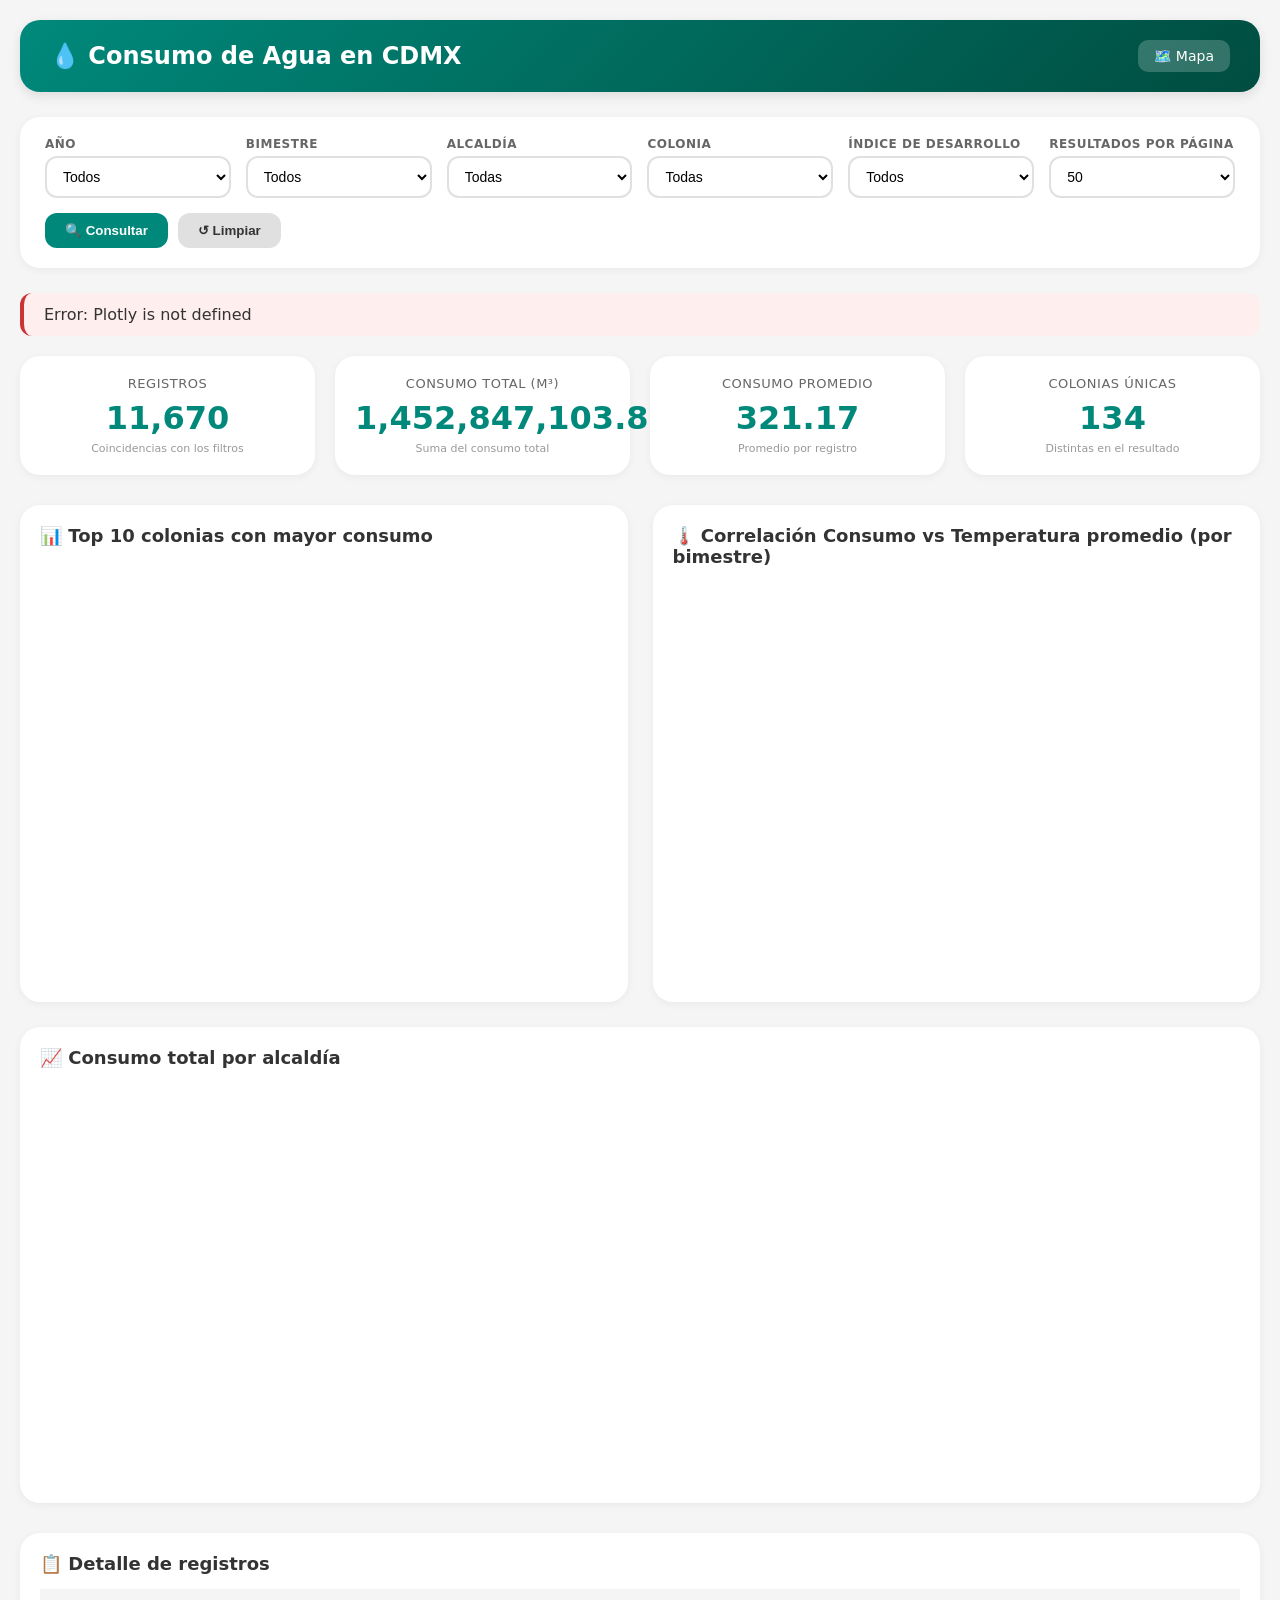
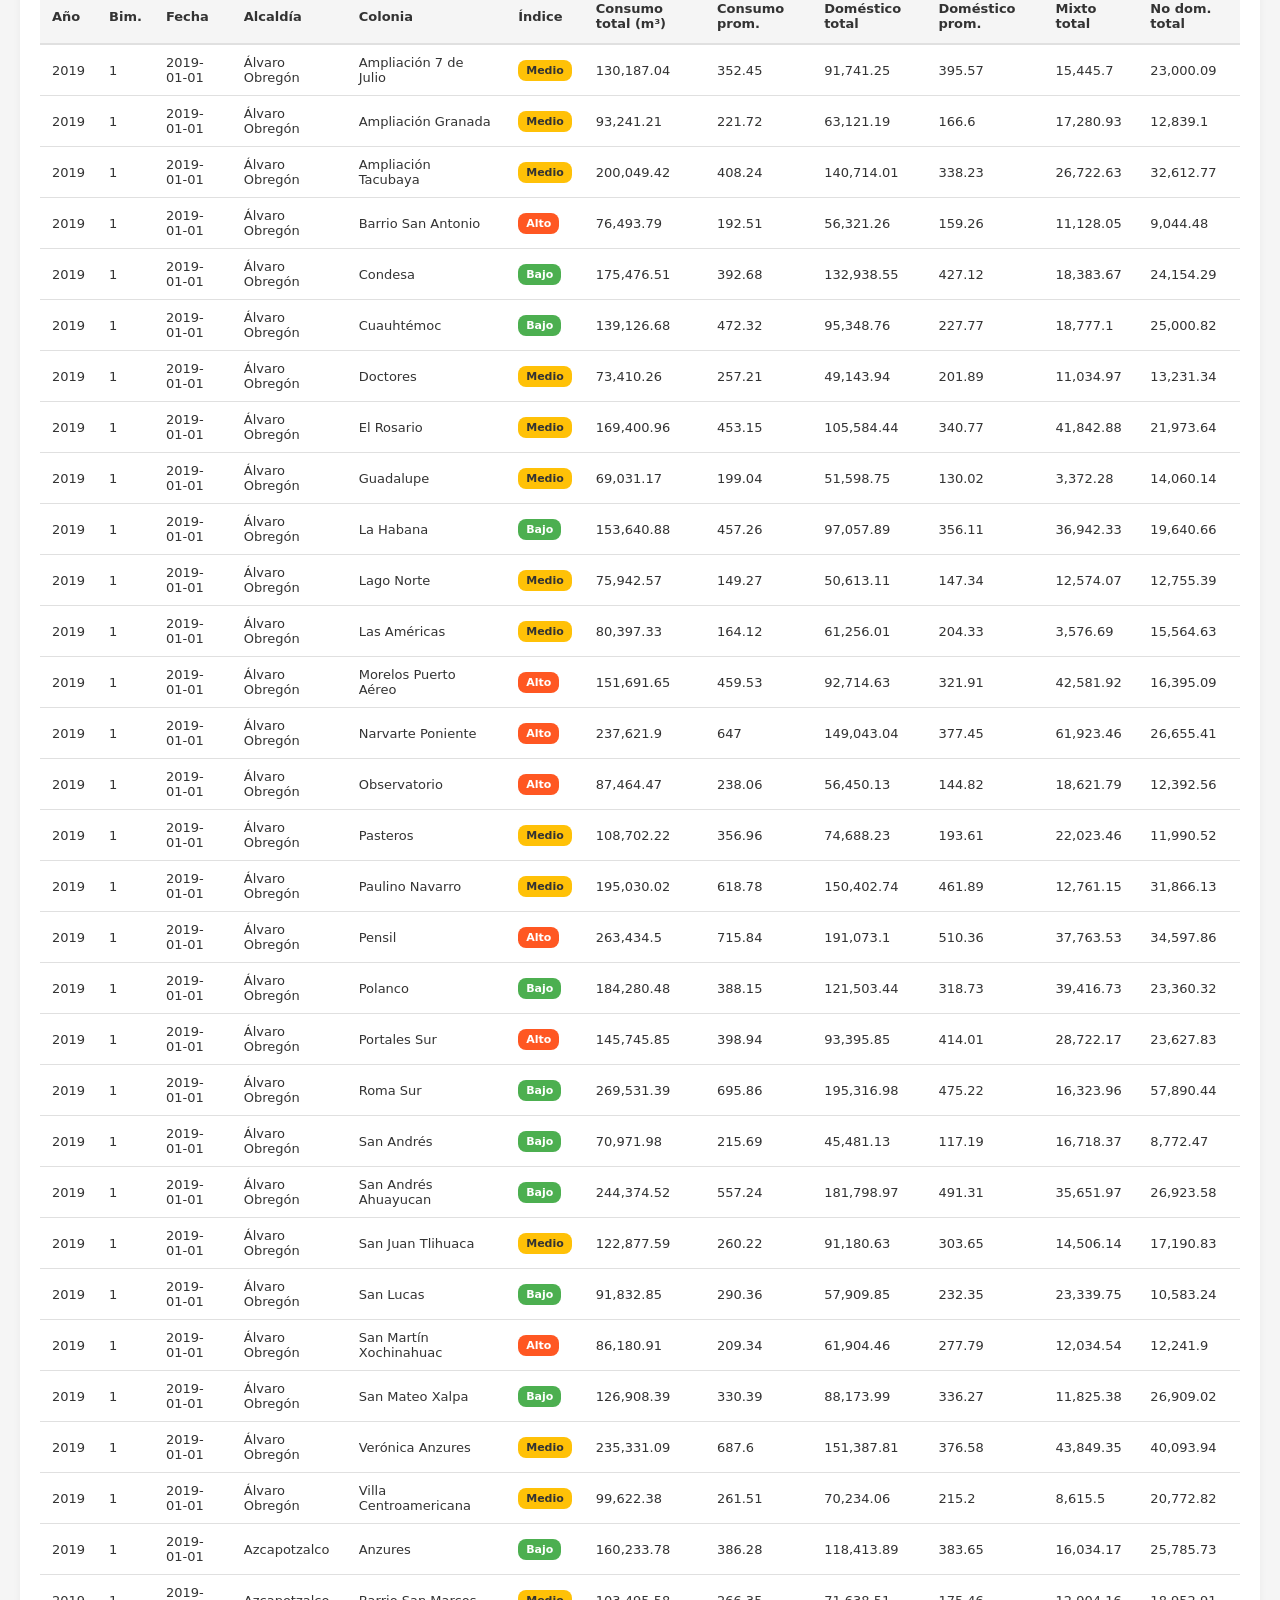
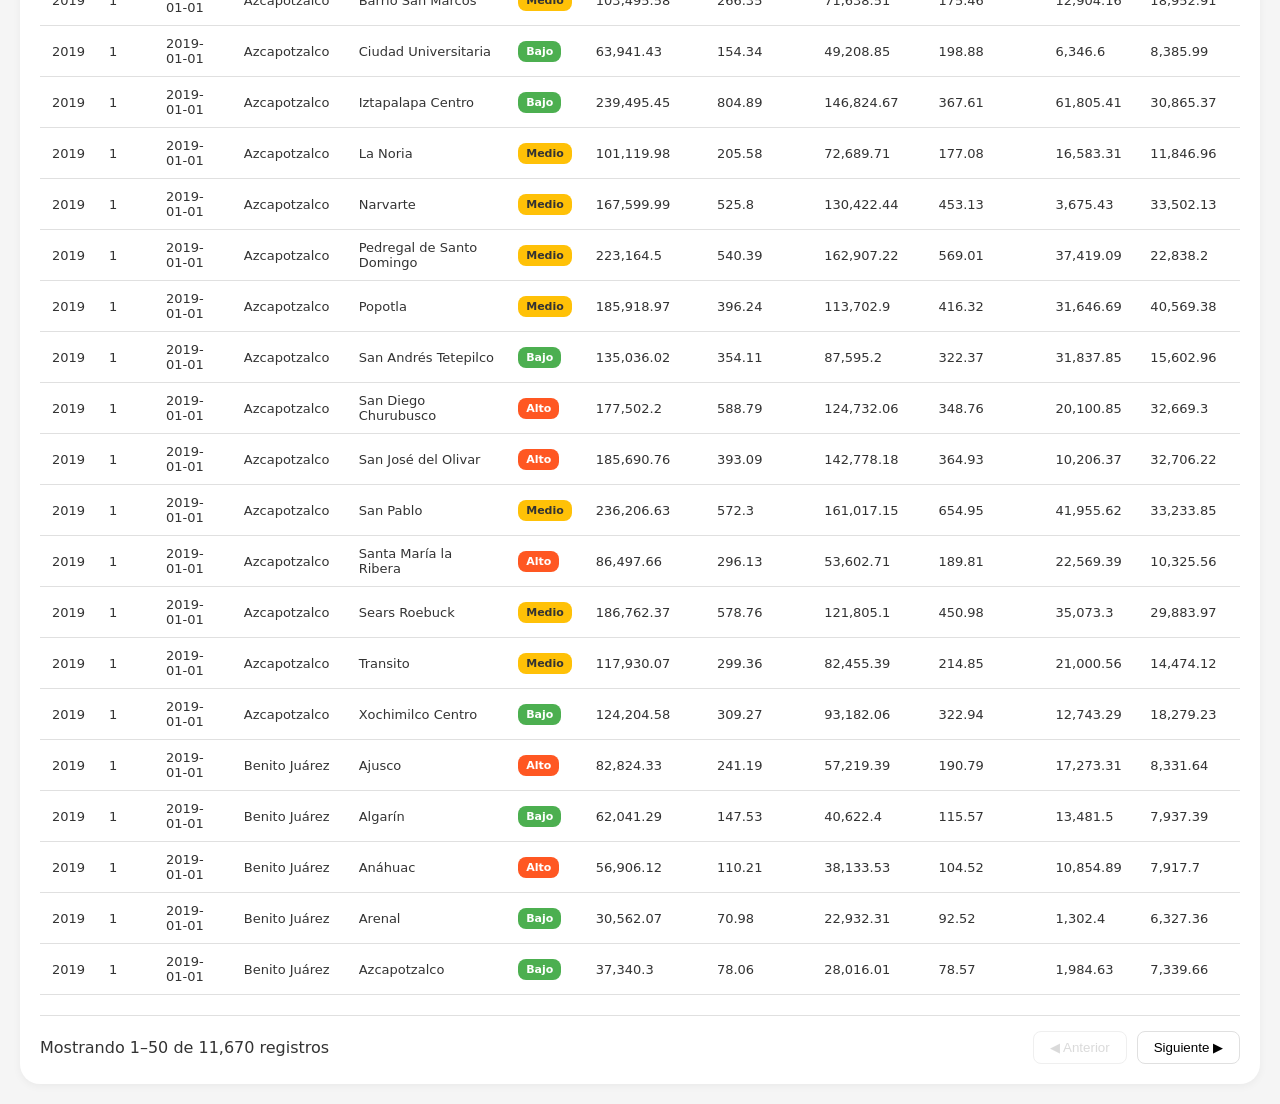
==== index.html @ cf8a2623 "Si" ====
<!DOCTYPE html>
<html lang="es">
<head>
    <meta charset="UTF-8">
    <meta name="viewport" content="width=device-width, initial-scale=1.0">
    <title>Consumo de Agua CDMX - Dashboard</title>
    <script src="https://cdn.plot.ly/plotly-3.0.1.min.js" charset="utf-8"></script>
    <style>
        * { margin: 0; padding: 0; box-sizing: border-box; }

        body {
            font-family: system-ui, -apple-system, 'Segoe UI', Roboto, sans-serif;
            background: #f5f5f5;
            color: #333;
        }

        .app-container {
            max-width: 1600px;
            margin: 0 auto;
            padding: 20px;
        }

        .header {
            background: linear-gradient(135deg, #00897b 0%, #004d40 100%);
            color: white;
            padding: 20px 30px;
            border-radius: 20px;
            margin-bottom: 25px;
            display: flex;
            justify-content: space-between;
            align-items: center;
            box-shadow: 0 4px 12px rgba(0,0,0,0.1);
        }

        .header h1 {
            font-size: 24px;
            display: flex;
            align-items: center;
            gap: 10px;
        }

        .nav { display: flex; gap: 8px; align-items: center; }

        .nav a {
            background: rgba(255,255,255,0.2);
            color: white;
            text-decoration: none;
            padding: 8px 16px;
            border-radius: 10px;
            font-size: 14px;
            transition: all 0.3s ease;
        }

        .nav a:hover { background: rgba(255,255,255,0.3); transform: translateY(-1px); }

        .filters {
            background: white;
            border-radius: 20px;
            padding: 20px 25px;
            margin-bottom: 25px;
            box-shadow: 0 2px 8px rgba(0,0,0,0.05);
            display: flex;
            flex-wrap: wrap;
            gap: 15px;
            align-items: flex-end;
        }

        .filter-group { flex: 1; min-width: 150px; }

        .filter-group label {
            display: block;
            font-size: 12px;
            font-weight: 600;
            color: #666;
            margin-bottom: 5px;
            text-transform: uppercase;
            letter-spacing: 0.5px;
        }

        .filter-group select {
            width: 100%;
            padding: 10px 12px;
            border: 2px solid #e0e0e0;
            border-radius: 12px;
            font-size: 14px;
            background: white;
            cursor: pointer;
            transition: all 0.3s ease;
        }

        .filter-group select:focus { outline: none; border-color: #00897b; }

        .actions { display: flex; gap: 10px; }

        .btn {
            padding: 10px 20px;
            border: none;
            border-radius: 12px;
            font-weight: 600;
            cursor: pointer;
            transition: all 0.3s ease;
        }

        .btn-primary { background: #00897b; color: white; }
        .btn-primary:hover { background: #00695c; transform: translateY(-1px); }
        .btn-secondary { background: #e0e0e0; color: #333; }
        .btn-secondary:hover { background: #ccc; }

        .status {
            background: #e3f2fd;
            border-left: 4px solid #1976d2;
            padding: 12px 20px;
            border-radius: 12px;
            margin-bottom: 20px;
            display: none;
        }
        .status.show { display: block; }
        .status.error { background: #fee; border-left-color: #c33; }
        .status.loading { background: #fff3e0; border-left-color: #ff9800; }

        .kpis {
            display: grid;
            grid-template-columns: repeat(auto-fit, minmax(200px, 1fr));
            gap: 20px;
            margin-bottom: 30px;
        }

        .kpi {
            background: white;
            padding: 20px;
            border-radius: 20px;
            box-shadow: 0 2px 8px rgba(0,0,0,0.05);
            text-align: center;
        }

        .kpi .label {
            font-size: 13px;
            color: #666;
            text-transform: uppercase;
            letter-spacing: 0.5px;
            margin-bottom: 8px;
        }

        .kpi .value { font-size: 32px; font-weight: 700; color: #00897b; }
        .kpi .sub { font-size: 11px; color: #999; margin-top: 5px; }

        .panels {
            display: grid;
            grid-template-columns: repeat(auto-fit, minmax(450px, 1fr));
            gap: 25px;
            margin-bottom: 30px;
        }

        .panel {
            background: white;
            border-radius: 20px;
            padding: 20px;
            box-shadow: 0 2px 8px rgba(0,0,0,0.05);
        }

        .panel h3 { margin-bottom: 15px; font-size: 18px; color: #333; }
        .chart { min-height: 400px; }

        .data-section {
            background: white;
            border-radius: 20px;
            padding: 20px;
            box-shadow: 0 2px 8px rgba(0,0,0,0.05);
        }

        .data-section h3 { margin-bottom: 15px; font-size: 18px; }

        .table-wrap { overflow-x: auto; margin-bottom: 20px; }

        table { width: 100%; border-collapse: collapse; font-size: 13px; }

        th {
            background: #f5f5f5;
            padding: 12px;
            text-align: left;
            font-weight: 600;
            border-bottom: 2px solid #e0e0e0;
        }

        td { padding: 10px 12px; border-bottom: 1px solid #e0e0e0; }

        .badge {
            display: inline-block;
            padding: 4px 8px;
            border-radius: 8px;
            font-size: 11px;
            font-weight: 600;
        }

        .badge-Alto { background: #ff5722; color: white; }
        .badge-Medio { background: #ffc107; color: #333; }
        .badge-Bajo { background: #4caf50; color: white; }

        .pagination {
            display: flex;
            justify-content: space-between;
            align-items: center;
            padding-top: 15px;
            border-top: 1px solid #e0e0e0;
        }

        .pages { display: flex; gap: 10px; }

        .pages button {
            padding: 8px 16px;
            border: 1px solid #e0e0e0;
            background: white;
            border-radius: 8px;
            cursor: pointer;
            transition: all 0.3s ease;
        }

        .pages button:hover:not(:disabled) {
            background: #00897b;
            color: white;
            border-color: #00897b;
        }

        .pages button:disabled { opacity: 0.5; cursor: not-allowed; }

        @media (max-width: 768px) {
            .app-container { padding: 10px; }
            .filters { flex-direction: column; }
            .filter-group { width: 100%; }
            .panels { grid-template-columns: 1fr; }
            .header { flex-direction: column; gap: 10px; }
        }
    </style>
</head>
<body>
    <div class="app-container">
        <div class="header">
            <h1>💧 Consumo de Agua en CDMX</h1>
            <nav class="nav">
                <a href="mapa.html">🗺️ Mapa</a>
            </nav>
        </div>

        <div class="filters">
            <div class="filter-group">
                <label for="fAnio">Año</label>
                <select id="fAnio"><option value="">Todos</option></select>
            </div>
            <div class="filter-group">
                <label for="fBimestre">Bimestre</label>
                <select id="fBimestre"><option value="">Todos</option></select>
            </div>
            <div class="filter-group">
                <label for="fAlcaldia">Alcaldía</label>
                <select id="fAlcaldia"><option value="">Todas</option></select>
            </div>
            <div class="filter-group">
                <label for="fColonia">Colonia</label>
                <select id="fColonia"><option value="">Todas</option></select>
            </div>
            <div class="filter-group">
                <label for="fIndice">Índice de desarrollo</label>
                <select id="fIndice"><option value="">Todos</option></select>
            </div>
            <div class="filter-group">
                <label for="fLimit">Resultados por página</label>
                <select id="fLimit">
                    <option>25</option>
                    <option selected>50</option>
                    <option>100</option>
                    <option>250</option>
                </select>
            </div>
            <div class="actions">
                <button class="btn btn-primary" onclick="cargarDatos()">🔍 Consultar</button>
                <button class="btn btn-secondary" onclick="limpiarFiltros()">↺ Limpiar</button>
            </div>
        </div>

        <div id="status" class="status"></div>

        <div class="kpis">
            <div class="kpi">
                <div class="label">Registros</div>
                <div class="value" id="kpiRegistros">—</div>
                <div class="sub">Coincidencias con los filtros</div>
            </div>
            <div class="kpi">
                <div class="label">Consumo total (m³)</div>
                <div class="value" id="kpiTotal">—</div>
                <div class="sub">Suma del consumo total</div>
            </div>
            <div class="kpi">
                <div class="label">Consumo promedio</div>
                <div class="value" id="kpiPromedio">—</div>
                <div class="sub">Promedio por registro</div>
            </div>
            <div class="kpi">
                <div class="label">Colonias únicas</div>
                <div class="value" id="kpiColonias">—</div>
                <div class="sub">Distintas en el resultado</div>
            </div>
        </div>

        <div class="panels">
            <div class="panel">
                <h3>📊 Top 10 colonias con mayor consumo</h3>
                <div id="chartTop" class="chart"></div>
            </div>
            <div class="panel">
                <h3>🌡️ Correlación Consumo vs Temperatura promedio (por bimestre)</h3>
                <div id="chartCorr" class="chart"></div>
            </div>
            <div class="panel" style="grid-column: 1 / -1;">
                <h3>📈 Consumo total por alcaldía</h3>
                <div id="chartAlcaldia" class="chart"></div>
            </div>
        </div>

        <div class="data-section">
            <h3>📋 Detalle de registros</h3>
            <div class="table-wrap">
                <table id="tabla">
                    <thead>
                        <tr>
                            <th>Año</th><th>Bim.</th><th>Fecha</th>
                            <th>Alcaldía</th><th>Colonia</th><th>Índice</th>
                            <th>Consumo total (m³)</th><th>Consumo prom.</th>
                            <th>Doméstico total</th><th>Doméstico prom.</th>
                            <th>Mixto total</th><th>No dom. total</th>
                        </tr>
                    </thead>
                    <tbody id="tablaBody"></tbody>
                </table>
            </div>
            <div class="pagination">
                <span id="pagInfo">—</span>
                <div class="pages">
                    <button id="btnPrev" onclick="cambiarPagina(-1)">◀ Anterior</button>
                    <button id="btnNext" onclick="cambiarPagina(1)">Siguiente ▶</button>
                </div>
            </div>
        </div>
    </div>

    <script>
        const DATOS_URL = "consumo.json";
        const fmt = n => n == null ? '—' : Number(n).toLocaleString('es-MX', { maximumFractionDigits: 2 });
        const fmtInt = n => n == null ? '—' : Number(n).toLocaleString('es-MX');

        let dataset = null;
        let filtradoCache = [];
        let paginaActual = 0;
        let totalRegistros = 0;

        function setStatus(msg, tipo) {
            const el = document.getElementById('status');
            el.textContent = msg;
            el.className = 'status show ' + tipo;
        }

        function hideStatus() {
            document.getElementById('status').className = 'status';
        }

        function norm(s) {
            return (s == null ? '' : String(s)).trim().toLowerCase()
                .normalize('NFD').replace(/[\u0300-\u036f]/g, '');
        }

        function cargarCatalogos() {
            const selAnio = document.getElementById('fAnio');
            dataset.anios.forEach(v => selAnio.add(new Option(v, v)));

            const selBim = document.getElementById('fBimestre');
            dataset.bimestres.forEach(v => selBim.add(new Option('Bimestre ' + v, v)));

            const selAlc = document.getElementById('fAlcaldia');
            dataset.alcaldias.forEach(v => selAlc.add(new Option(v, v)));

            const selInd = document.getElementById('fIndice');
            dataset.indices.forEach(v => selInd.add(new Option(v, v)));
        }

        function coloniasPara(alcaldia) {
            if (!alcaldia) return [];
            const lista = dataset.colonias_por_alcaldia[alcaldia] || [];
            return lista.slice().sort();
        }

        document.getElementById('fAlcaldia').addEventListener('change', (e) => {
            const sel = document.getElementById('fColonia');
            sel.innerHTML = '<option value="">Todas</option>';
            coloniasPara(e.target.value).forEach(v => sel.add(new Option(v, v)));
        });

        function aplicarFiltros() {
            const vAnio = document.getElementById('fAnio').value;
            const vBim = document.getElementById('fBimestre').value;
            const vAlc = document.getElementById('fAlcaldia').value;
            const vCol = document.getElementById('fColonia').value;
            const vInd = document.getElementById('fIndice').value;

            return dataset.consumo_colonia.filter(r => {
                if (vAnio && String(r.anio) !== String(vAnio)) return false;
                if (vBim && String(r.bimestre) !== String(vBim)) return false;
                if (vAlc && r.alcaldia !== vAlc) return false;
                if (vCol && r.colonia !== vCol) return false;
                if (vInd && r.indice_des !== vInd) return false;
                return true;
            });
        }

        function cargarDatos() {
            setStatus('Cargando datos...', 'loading');
            try {
                filtradoCache = aplicarFiltros();
                totalRegistros = filtradoCache.length;
                const lim = parseInt(document.getElementById('fLimit').value);
                const desde = totalRegistros === 0 ? 0 : paginaActual * lim + 1;
                const hasta = Math.min((paginaActual + 1) * lim, totalRegistros);

                document.getElementById('pagInfo').textContent =
                    totalRegistros === 0
                        ? 'Sin resultados'
                        : `Mostrando ${desde}–${hasta} de ${fmtInt(totalRegistros)} registros`;
                document.getElementById('btnPrev').disabled = paginaActual === 0;
                document.getElementById('btnNext').disabled = hasta >= totalRegistros;

                const tot = filtradoCache.reduce((acc, r) => acc + (r.consumo_total || 0), 0);
                const prom = filtradoCache.length
                    ? filtradoCache.reduce((acc, r) => acc + (r.consumo_prom || 0), 0) / filtradoCache.length
                    : 0;
                const colonias = new Set(filtradoCache.map(r => r.colonia).filter(Boolean));

                document.getElementById('kpiRegistros').textContent = fmtInt(totalRegistros);
                document.getElementById('kpiTotal').textContent = fmt(tot);
                document.getElementById('kpiPromedio').textContent = fmt(prom);
                document.getElementById('kpiColonias').textContent = fmtInt(colonias.size);

                const slice = filtradoCache.slice(paginaActual * lim, (paginaActual + 1) * lim);
                const tbody = document.getElementById('tablaBody');
                tbody.innerHTML = slice.map(r => `
                    <tr>
                        <td>${r.anio}</td>
                        <td>${r.bimestre}</td>
                        <td>${r.fecha || '—'}</td>
                        <td>${r.alcaldia || '—'}</td>
                        <td>${r.colonia || '—'}</td>
                        <td><span class="badge badge-${r.indice_des}">${r.indice_des || '—'}</span></td>
                        <td>${fmt(r.consumo_total)}</td>
                        <td>${fmt(r.consumo_prom)}</td>
                        <td>${fmt(r.consumo_total_dom)}</td>
                        <td>${fmt(r.consumo_prom_dom)}</td>
                        <td>${fmt(r.consumo_total_mixto)}</td>
                        <td>${fmt(r.consumo_total_no_dom)}</td>
                    </tr>
                `).join('') || '<tr><td colspan="12" style="text-align:center; padding:20px;">Sin resultados</td></tr>';

                graficarTop(filtradoCache);
                graficarCorrelacion(filtradoCache);
                graficarAlcaldia(filtradoCache);

                hideStatus();
            } catch (e) {
                setStatus('Error: ' + e.message, 'error');
            }
        }

        function graficarTop(rows) {
            const agg = new Map();
            rows.forEach(r => {
                const k = r.colonia + '||' + r.alcaldia;
                agg.set(k, (agg.get(k) || 0) + (r.consumo_total || 0));
            });
            const arr = [...agg.entries()]
                .map(([k, v]) => {
                    const [colonia, alcaldia] = k.split('||');
                    return { colonia, alcaldia, total: v };
                })
                .sort((a, b) => b.total - a.total)
                .slice(0, 10);

            if (!arr.length) {
                Plotly.purge('chartTop');
                return;
            }
            const labels = arr.map(r => r.colonia + ' (' + r.alcaldia + ')');
            const values = arr.map(r => r.total);
            Plotly.newPlot('chartTop', [{
                type: 'bar',
                orientation: 'h',
                x: values.reverse(),
                y: labels.reverse(),
                marker: { color: '#00897b' },
                hovertemplate: '<b>%{y}</b><br>Consumo total: %{x:,.2f} m³<extra></extra>',
            }], {
                margin: { l: 220, r: 20, t: 10, b: 40 },
                xaxis: { title: 'm³' },
                yaxis: { automargin: true },
            }, { displayModeBar: false, responsive: true });
        }

        function graficarCorrelacion(rows) {
            const vAnio = document.getElementById('fAnio').value;
            const corr = dataset.correlacion.filter(r => !vAnio || String(r.anio) === String(vAnio));
            const consumosPorPeriodo = new Map();
            rows.forEach(r => {
                const k = r.anio + '-' + r.bimestre;
                consumosPorPeriodo.set(k, (consumosPorPeriodo.get(k) || 0) + (r.consumo_total || 0));
            });
            const data = corr.map(c => ({
                ...c,
                total_agua: consumosPorPeriodo.get(c.anio + '-' + c.bimestre) ?? c.total_agua,
            }));
            if (!data.length) {
                Plotly.purge('chartCorr');
                return;
            }
            Plotly.newPlot('chartCorr', [{
                x: data.map(r => r.temp_promedio),
                y: data.map(r => r.total_agua),
                text: data.map(r => 'Bim ' + r.bimestre + ' / ' + r.anio),
                customdata: data.map(r => [r.total_lluvia, r.dias_ola_calor, r.dias_frio]),
                mode: 'markers+text',
                textposition: 'top center',
                marker: {
                    size: data.map(r => Math.max((r.total_lluvia || 0) / 5, 8)),
                    sizemode: 'area',
                    sizeref: 0.3,
                    color: data.map(r => r.temp_promedio),
                    colorscale: 'Teal',
                    showscale: true,
                    colorbar: { title: 'Temp °C' },
                },
                hovertemplate:
                    '<b>%{text}</b>' +
                    '<br>🌡️ Temp prom: %{x:.1f} °C' +
                    '<br>💧 Consumo: %{y:,.0f} m³' +
                    '<br>🌧️ Lluvia: %{customdata[0]:,.1f} mm' +
                    '<br>🔥 Días ola de calor: %{customdata[1]}' +
                    '<br>❄️ Días fríos: %{customdata[2]}' +
                    '<extra></extra>',
            }], {
                xaxis: { title: 'Temperatura promedio (°C)' },
                yaxis: { title: 'Consumo total (m³)' },
                margin: { t: 20, b: 50, l: 60, r: 20 },
            }, { displayModeBar: false, responsive: true });
        }

        function graficarAlcaldia(rows) {
            const porAlcaldia = {};
            rows.forEach(r => {
                if (!r.alcaldia) return;
                porAlcaldia[r.alcaldia] = (porAlcaldia[r.alcaldia] || 0) + (r.consumo_total || 0);
            });
            const entries = Object.entries(porAlcaldia).sort((a, b) => b[1] - a[1]);
            if (!entries.length) {
                Plotly.purge('chartAlcaldia');
                return;
            }
            Plotly.newPlot('chartAlcaldia', [{
                type: 'bar',
                x: entries.map(e => e[0]),
                y: entries.map(e => e[1]),
                marker: { color: entries.map((_, i) => `hsl(${170 + i * 8}, 60%, 45%)`) },
                hovertemplate: '<b>%{x}</b><br>%{y:,.2f} m³<extra></extra>',
            }], {
                xaxis: { tickangle: -30, automargin: true },
                yaxis: { title: 'Consumo total (m³)' },
                margin: { t: 20, b: 90, l: 70, r: 20 },
            }, { displayModeBar: false, responsive: true });
        }

        function cambiarPagina(delta) {
            paginaActual = Math.max(0, paginaActual + delta);
            cargarDatos();
        }

        function limpiarFiltros() {
            ['fAnio', 'fBimestre', 'fAlcaldia', 'fIndice'].forEach(id => document.getElementById(id).value = '');
            document.getElementById('fColonia').innerHTML = '<option value="">Todas</option>';
            paginaActual = 0;
            cargarDatos();
        }

        async function inicializar() {
            setStatus('Cargando dataset estático...', 'loading');
            try {
                const r = await fetch(DATOS_URL);
                if (!r.ok) throw new Error(`HTTP ${r.status}`);
                dataset = await r.json();
                cargarCatalogos();
                cargarDatos();
            } catch (e) {
                setStatus(`No se pudo cargar ${DATOS_URL} (${e.message}).`, 'error');
            }
        }

        inicializar();
    </script>
</body>
</html>
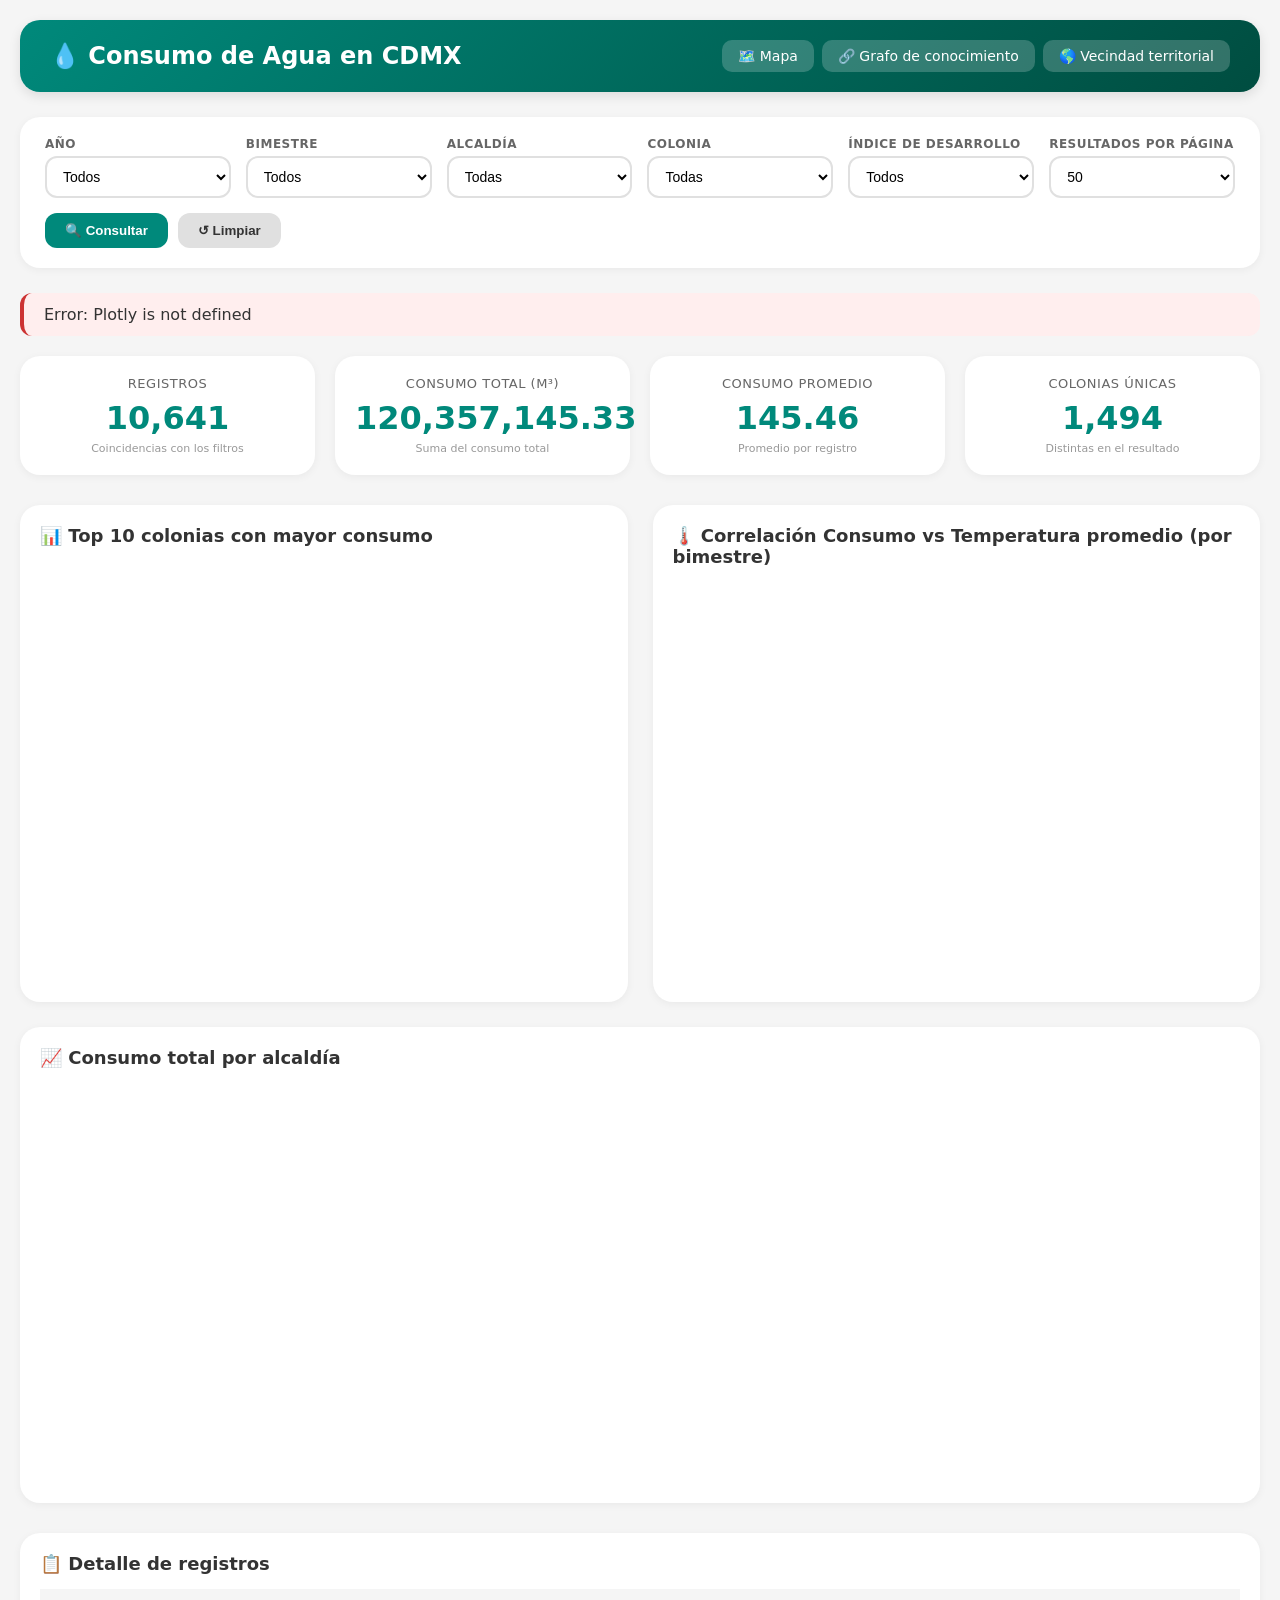
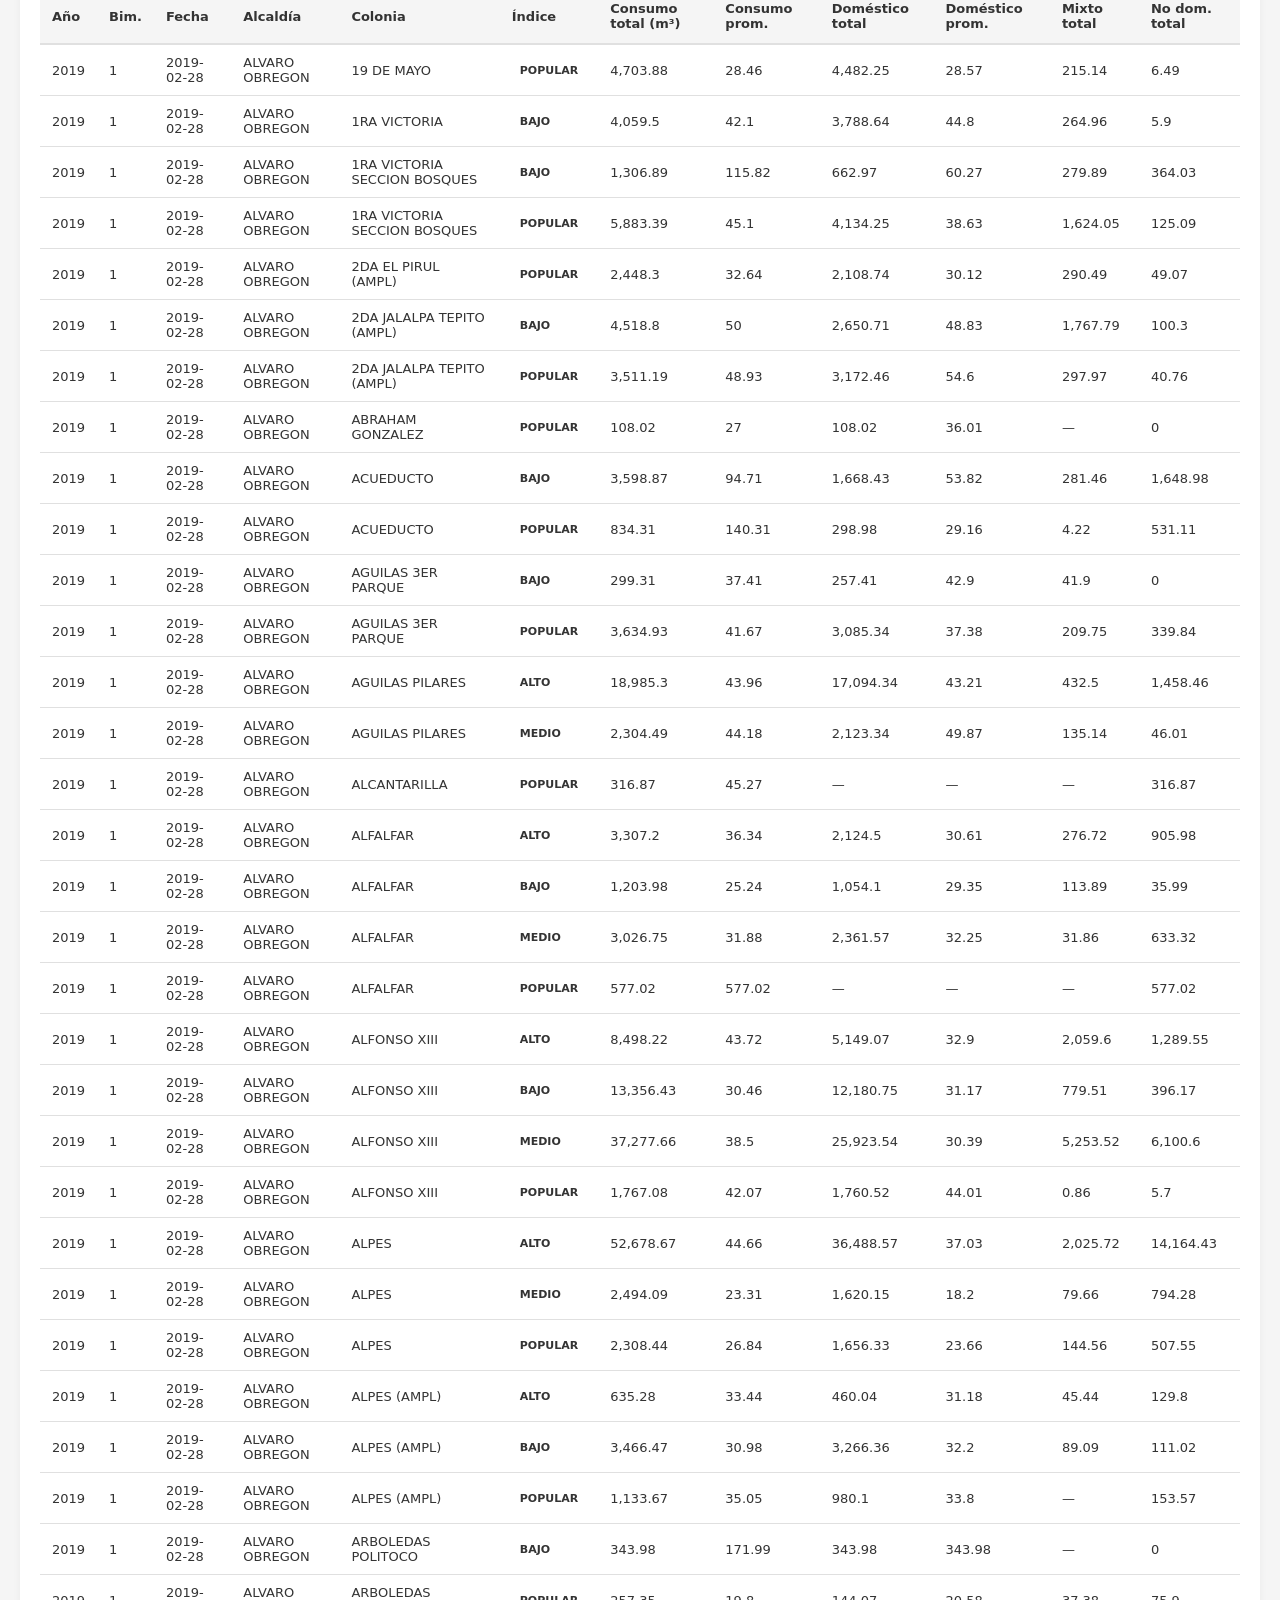
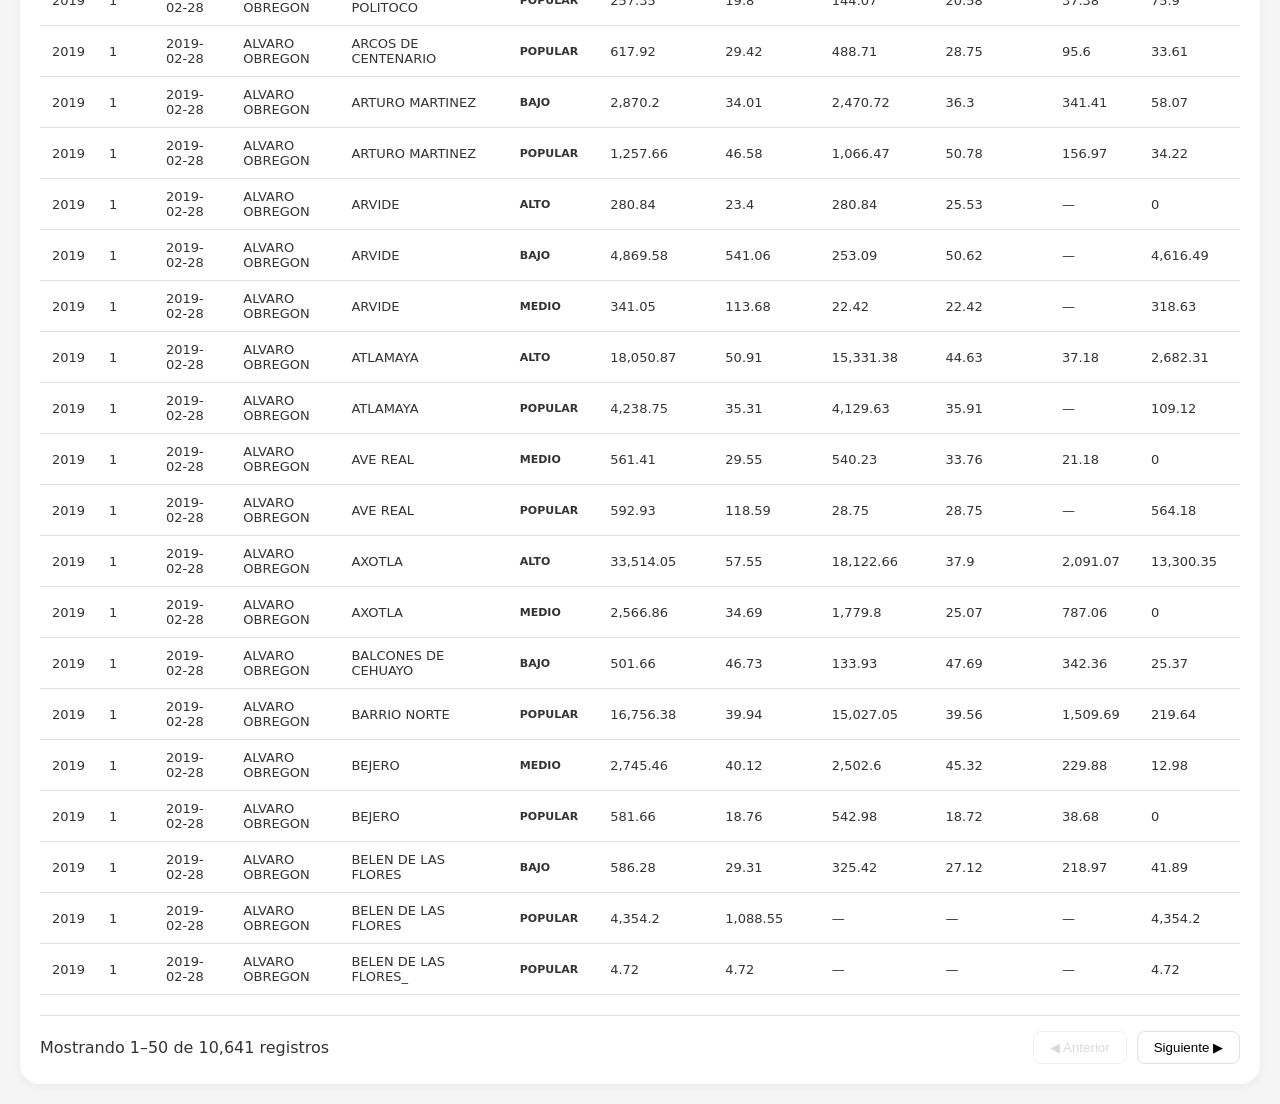
==== commit 7c3c0e8c: "Add a browser-side SPARQL explorer and a territorial adjacency explorer kg_demo.ttl carries a browse" ====
--- a/index.html
+++ b/index.html
@@ -238,6 +238,10 @@
             <h1>💧 Consumo de Agua en CDMX</h1>
             <nav class="nav">
                 <a href="mapa.html">🗺️ Mapa</a>
+            
+                <a href="grafo.html">&#128279; Grafo de conocimiento</a>
+            
+                <a href="vecindad.html">&#127758; Vecindad territorial</a>
             </nav>
         </div>
 
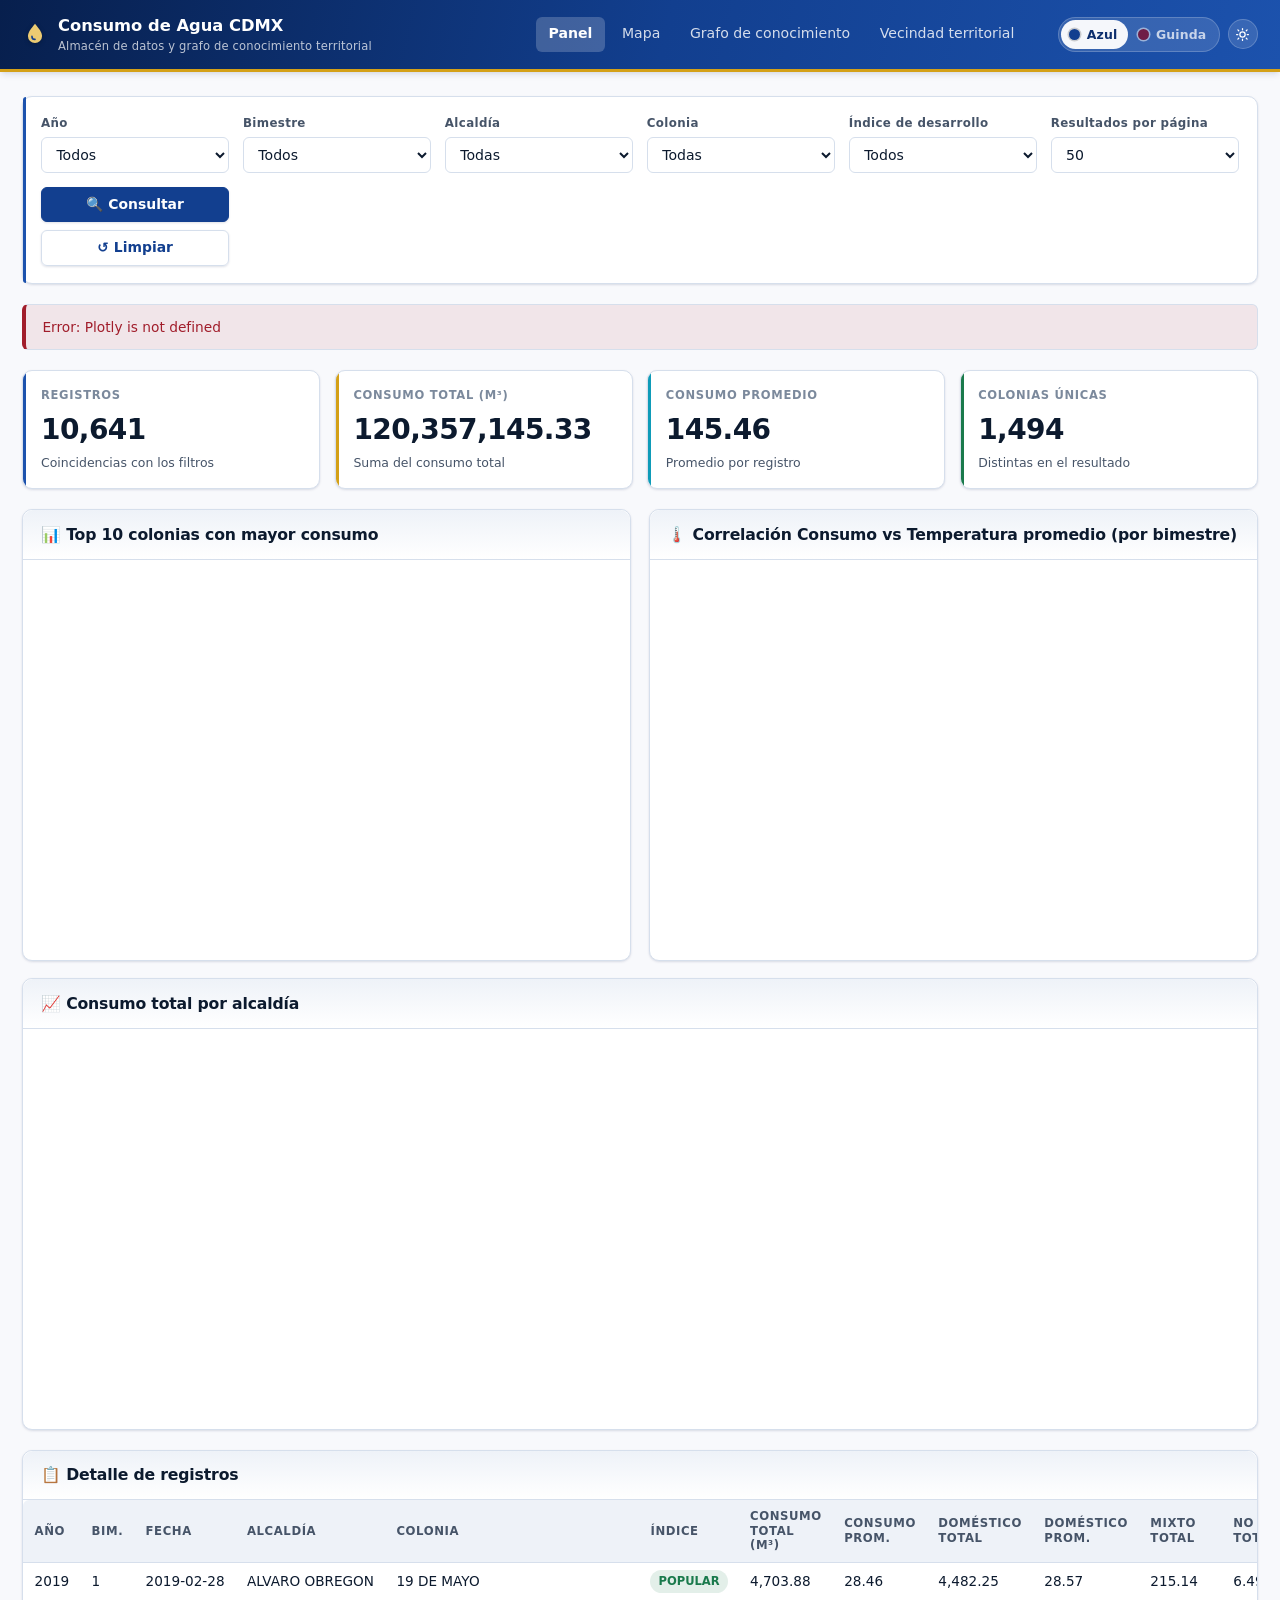
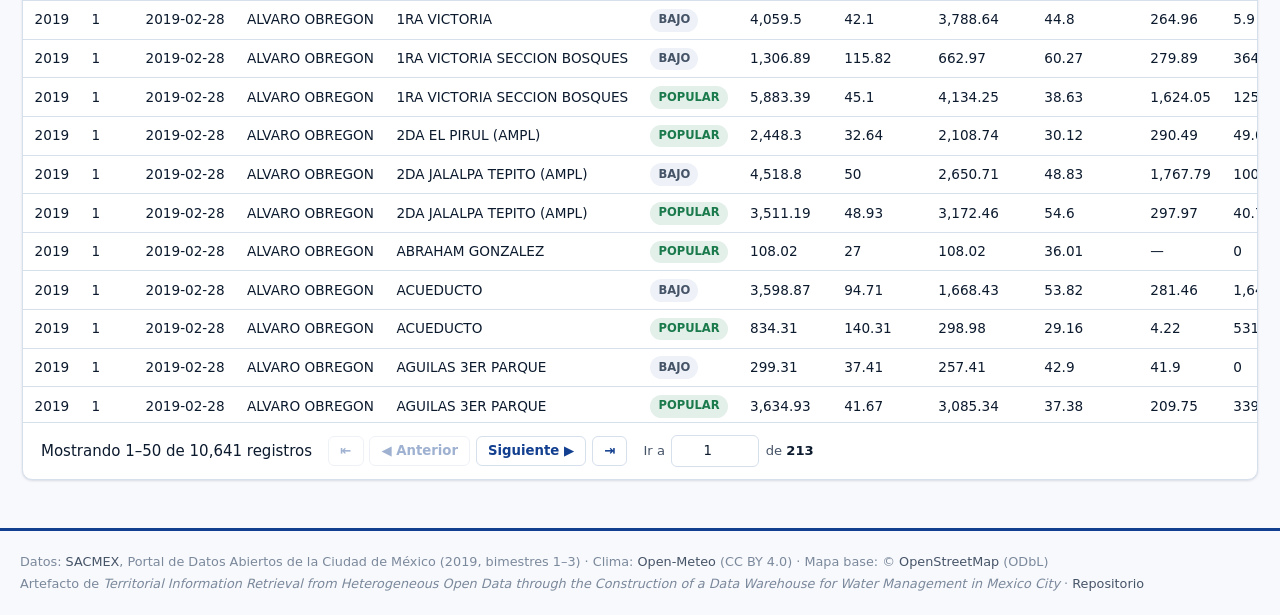
==== commit 184af099: "Unify the four pages under one design system and finish the artefact kg_demo.ttl carries a browser-s" ====
--- a/index.html
+++ b/index.html
@@ -5,234 +5,14 @@
     <meta name="viewport" content="width=device-width, initial-scale=1.0">
     <title>Consumo de Agua CDMX - Dashboard</title>
     <script src="https://cdn.plot.ly/plotly-3.0.1.min.js" charset="utf-8"></script>
-    <style>
-        * { margin: 0; padding: 0; box-sizing: border-box; }
-
-        body {
-            font-family: system-ui, -apple-system, 'Segoe UI', Roboto, sans-serif;
-            background: #f5f5f5;
-            color: #333;
-        }
-
-        .app-container {
-            max-width: 1600px;
-            margin: 0 auto;
-            padding: 20px;
-        }
-
-        .header {
-            background: linear-gradient(135deg, #00897b 0%, #004d40 100%);
-            color: white;
-            padding: 20px 30px;
-            border-radius: 20px;
-            margin-bottom: 25px;
-            display: flex;
-            justify-content: space-between;
-            align-items: center;
-            box-shadow: 0 4px 12px rgba(0,0,0,0.1);
-        }
-
-        .header h1 {
-            font-size: 24px;
-            display: flex;
-            align-items: center;
-            gap: 10px;
-        }
-
-        .nav { display: flex; gap: 8px; align-items: center; }
-
-        .nav a {
-            background: rgba(255,255,255,0.2);
-            color: white;
-            text-decoration: none;
-            padding: 8px 16px;
-            border-radius: 10px;
-            font-size: 14px;
-            transition: all 0.3s ease;
-        }
-
-        .nav a:hover { background: rgba(255,255,255,0.3); transform: translateY(-1px); }
-
-        .filters {
-            background: white;
-            border-radius: 20px;
-            padding: 20px 25px;
-            margin-bottom: 25px;
-            box-shadow: 0 2px 8px rgba(0,0,0,0.05);
-            display: flex;
-            flex-wrap: wrap;
-            gap: 15px;
-            align-items: flex-end;
-        }
-
-        .filter-group { flex: 1; min-width: 150px; }
-
-        .filter-group label {
-            display: block;
-            font-size: 12px;
-            font-weight: 600;
-            color: #666;
-            margin-bottom: 5px;
-            text-transform: uppercase;
-            letter-spacing: 0.5px;
-        }
-
-        .filter-group select {
-            width: 100%;
-            padding: 10px 12px;
-            border: 2px solid #e0e0e0;
-            border-radius: 12px;
-            font-size: 14px;
-            background: white;
-            cursor: pointer;
-            transition: all 0.3s ease;
-        }
-
-        .filter-group select:focus { outline: none; border-color: #00897b; }
-
-        .actions { display: flex; gap: 10px; }
-
-        .btn {
-            padding: 10px 20px;
-            border: none;
-            border-radius: 12px;
-            font-weight: 600;
-            cursor: pointer;
-            transition: all 0.3s ease;
-        }
-
-        .btn-primary { background: #00897b; color: white; }
-        .btn-primary:hover { background: #00695c; transform: translateY(-1px); }
-        .btn-secondary { background: #e0e0e0; color: #333; }
-        .btn-secondary:hover { background: #ccc; }
-
-        .status {
-            background: #e3f2fd;
-            border-left: 4px solid #1976d2;
-            padding: 12px 20px;
-            border-radius: 12px;
-            margin-bottom: 20px;
-            display: none;
-        }
-        .status.show { display: block; }
-        .status.error { background: #fee; border-left-color: #c33; }
-        .status.loading { background: #fff3e0; border-left-color: #ff9800; }
-
-        .kpis {
-            display: grid;
-            grid-template-columns: repeat(auto-fit, minmax(200px, 1fr));
-            gap: 20px;
-            margin-bottom: 30px;
-        }
-
-        .kpi {
-            background: white;
-            padding: 20px;
-            border-radius: 20px;
-            box-shadow: 0 2px 8px rgba(0,0,0,0.05);
-            text-align: center;
-        }
-
-        .kpi .label {
-            font-size: 13px;
-            color: #666;
-            text-transform: uppercase;
-            letter-spacing: 0.5px;
-            margin-bottom: 8px;
-        }
-
-        .kpi .value { font-size: 32px; font-weight: 700; color: #00897b; }
-        .kpi .sub { font-size: 11px; color: #999; margin-top: 5px; }
-
-        .panels {
-            display: grid;
-            grid-template-columns: repeat(auto-fit, minmax(450px, 1fr));
-            gap: 25px;
-            margin-bottom: 30px;
-        }
-
-        .panel {
-            background: white;
-            border-radius: 20px;
-            padding: 20px;
-            box-shadow: 0 2px 8px rgba(0,0,0,0.05);
-        }
-
-        .panel h3 { margin-bottom: 15px; font-size: 18px; color: #333; }
-        .chart { min-height: 400px; }
-
-        .data-section {
-            background: white;
-            border-radius: 20px;
-            padding: 20px;
-            box-shadow: 0 2px 8px rgba(0,0,0,0.05);
-        }
-
-        .data-section h3 { margin-bottom: 15px; font-size: 18px; }
-
-        .table-wrap { overflow-x: auto; margin-bottom: 20px; }
-
-        table { width: 100%; border-collapse: collapse; font-size: 13px; }
-
-        th {
-            background: #f5f5f5;
-            padding: 12px;
-            text-align: left;
-            font-weight: 600;
-            border-bottom: 2px solid #e0e0e0;
-        }
-
-        td { padding: 10px 12px; border-bottom: 1px solid #e0e0e0; }
-
-        .badge {
-            display: inline-block;
-            padding: 4px 8px;
-            border-radius: 8px;
-            font-size: 11px;
-            font-weight: 600;
-        }
-
-        .badge-Alto { background: #ff5722; color: white; }
-        .badge-Medio { background: #ffc107; color: #333; }
-        .badge-Bajo { background: #4caf50; color: white; }
-
-        .pagination {
-            display: flex;
-            justify-content: space-between;
-            align-items: center;
-            padding-top: 15px;
-            border-top: 1px solid #e0e0e0;
-        }
-
-        .pages { display: flex; gap: 10px; }
-
-        .pages button {
-            padding: 8px 16px;
-            border: 1px solid #e0e0e0;
-            background: white;
-            border-radius: 8px;
-            cursor: pointer;
-            transition: all 0.3s ease;
-        }
-
-        .pages button:hover:not(:disabled) {
-            background: #00897b;
-            color: white;
-            border-color: #00897b;
-        }
-
-        .pages button:disabled { opacity: 0.5; cursor: not-allowed; }
-
-        @media (max-width: 768px) {
-            .app-container { padding: 10px; }
-            .filters { flex-direction: column; }
-            .filter-group { width: 100%; }
-            .panels { grid-template-columns: 1fr; }
-            .header { flex-direction: column; gap: 10px; }
-        }
-    </style>
+                        <!-- sistema de diseño compartido: inicio -->
+    <link rel="stylesheet" href="assets/estilo.css">
+    <link rel="stylesheet" href="assets/paginas.css">
+    <script src="assets/tema-graficas.js"></script>
+    <!-- sistema de diseño compartido: fin -->
 </head>
 <body>
+<header data-barra></header>
     <div class="app-container">
         <div class="header">
             <h1>💧 Consumo de Agua en CDMX</h1>
@@ -603,5 +383,8 @@
 
         inicializar();
     </script>
+<footer data-pie></footer>
+<script src="assets/nav.js"></script>
+<script src="assets/paginacion.js"></script>
 </body>
 </html>
--- a/assets/estilo.css
+++ b/assets/estilo.css
@@ -0,0 +1,299 @@
+/* =====================================================================
+   Sistema de diseño — Almacén de Datos de Consumo de Agua CDMX
+   Instituto Politécnico Nacional · ICOKG 2026
+
+   Una sola hoja para las cuatro páginas: panel, mapa, grafo y vecindad.
+
+   DOS EJES INDEPENDIENTES, ambos en <html>:
+     data-tema = "guinda" | "escom"     color institucional
+     data-modo = "claro"  | "oscuro"    ausente ⇒ sigue al sistema
+
+   Las variables de marca (--marca-*, --acento-*) son las únicas que cambian
+   con el tema; las de superficie y texto cambian con el modo. Ningún
+   componente sabe qué tema o modo está activo.
+   ===================================================================== */
+
+/* ---------- claro: guinda IPN (predeterminado) ---------- */
+:root,
+html[data-tema="guinda"]{
+  --marca-900:#3d0f26; --marca-800:#551636; --marca-700:#6f1d46;
+  --marca-600:#87275a; --marca-500:#a13a72; --marca-200:#e8ccdb; --marca-100:#f6ecf1;
+  --acento-700:#8a6414; --acento-500:#c9962a; --acento-300:#e8c877; --acento-100:#faf1da;
+  --agua-500:#0e9bb8;
+  --ok:#1a7a4c; --alerta:#b45309; --error:#a11d2b;
+  --bg:#faf8f9; --superficie:#ffffff; --superficie-2:#f3edf0;
+  --borde:#e3d7dd; --texto:#241019; --texto-2:#5c4650; --texto-3:#8d7681;
+  --sombra-color:61,15,38;
+}
+/* ---------- claro: azul ESCOM ---------- */
+html[data-tema="escom"]{
+  --marca-900:#071f4d; --marca-800:#0d2f6e; --marca-700:#123f8f;
+  --marca-600:#1c52ad; --marca-500:#3a72c9; --marca-200:#c3d5f0; --marca-100:#eaf1fb;
+  --acento-700:#8a6414; --acento-500:#d4a017; --acento-300:#eccb72; --acento-100:#fbf3dc;
+  --bg:#f8f9fc; --superficie:#ffffff; --superficie-2:#eef2f8;
+  --borde:#d6dfec; --texto:#0c1a2e; --texto-2:#465468; --texto-3:#7b899c;
+  --sombra-color:7,31,77;
+}
+
+/* ---------- oscuro ---------- */
+/* Se aplica si el sistema lo pide y el usuario no forzó claro… */
+@media (prefers-color-scheme: dark){
+  html:not([data-modo="claro"]){
+    --bg:#1a0a12; --superficie:#26101b; --superficie-2:#331726;
+    --borde:#4a2436; --texto:#f6eaf0; --texto-2:#c6a8b6; --texto-3:#9b7c8b;
+    --marca-100:#3a1526; --marca-200:#5a2440; 
+    --acento-100:#3b2d10; --acento-300:#d8b45e;
+    --sombra-color:0,0,0;
+  }
+  html[data-tema="escom"]:not([data-modo="claro"]){
+    --bg:#050d1c; --superficie:#0b1830; --superficie-2:#12233f;
+    --borde:#22375c; --texto:#e8eefa; --texto-2:#a8b8d0; --texto-3:#7d8da6;
+    --marca-100:#12233f; --marca-200:#1e3a63;
+    --acento-100:#33290d; --acento-300:#e0bd5e;
+  }
+}
+/* …o si el usuario lo forzó explícitamente. */
+html[data-modo="oscuro"]{
+  --bg:#1a0a12; --superficie:#26101b; --superficie-2:#331726;
+  --borde:#4a2436; --texto:#f6eaf0; --texto-2:#c6a8b6; --texto-3:#9b7c8b;
+  --marca-100:#3a1526; --marca-200:#5a2440;
+  --acento-100:#3b2d10; --acento-300:#d8b45e;
+  --sombra-color:0,0,0;
+}
+html[data-tema="escom"][data-modo="oscuro"]{
+  --bg:#050d1c; --superficie:#0b1830; --superficie-2:#12233f;
+  --borde:#22375c; --texto:#e8eefa; --texto-2:#a8b8d0; --texto-3:#7d8da6;
+  --marca-100:#12233f; --marca-200:#1e3a63;
+  --acento-100:#33290d; --acento-300:#e0bd5e;
+}
+
+:root{
+  --r-s:6px; --r-m:10px; --r-l:16px;
+  --sombra-1:0 1px 2px rgba(var(--sombra-color),.06), 0 1px 3px rgba(var(--sombra-color),.08);
+  --sombra-2:0 4px 6px -1px rgba(var(--sombra-color),.10), 0 2px 4px -2px rgba(var(--sombra-color),.07);
+  --sombra-3:0 12px 24px -6px rgba(var(--sombra-color),.18);
+  --mono:ui-monospace,"SF Mono",SFMono-Regular,"Cascadia Code","Roboto Mono",Menlo,monospace;
+  --sans:system-ui,-apple-system,"Segoe UI",Roboto,"Helvetica Neue",Arial,sans-serif;
+}
+
+*,*::before,*::after{box-sizing:border-box}
+html{-webkit-text-size-adjust:100%}
+body{
+  margin:0; background:var(--bg); color:var(--texto);
+  font-family:var(--sans); font-size:15px; line-height:1.55;
+  -webkit-font-smoothing:antialiased;
+}
+a{color:var(--marca-700); text-decoration:none}
+a:hover{text-decoration:underline}
+h1,h2,h3{line-height:1.25; margin:0; font-weight:650; letter-spacing:-.01em}
+
+/* ---------------- barra superior ---------------- */
+.barra{
+  position:sticky; top:0; z-index:900;
+  background:linear-gradient(103deg,var(--marca-900) 0%,var(--marca-700) 52%,var(--marca-600) 100%);
+  color:#fff; box-shadow:var(--sombra-2);
+  border-bottom:3px solid var(--acento-500);
+}
+.barra-in{
+  max-width:1440px; margin:0 auto; padding:.7rem 1.25rem;
+  display:flex; align-items:center; gap:1.25rem; flex-wrap:wrap;
+}
+.marca{display:flex; align-items:center; gap:.6rem; font-weight:700; font-size:1.02rem}
+.marca svg{flex:none}
+.marca small{display:block; font-weight:400; font-size:.72rem; opacity:.8; letter-spacing:.02em}
+.nav{display:flex; gap:.25rem; margin-left:auto; flex-wrap:wrap}
+.nav a{
+  color:#fff; padding:.4rem .8rem; border-radius:var(--r-s);
+  font-size:.88rem; font-weight:500; opacity:.82; white-space:nowrap;
+}
+.nav a:hover{background:rgba(255,255,255,.14); opacity:1; text-decoration:none}
+.nav a[aria-current="page"]{background:rgba(255,255,255,.2); opacity:1; font-weight:600}
+
+/* ---------------- contenedores ---------------- */
+.envoltura{max-width:1440px; margin:0 auto; padding:1.25rem}
+.tarjeta{
+  background:var(--superficie); border:1px solid var(--borde);
+  border-radius:var(--r-m); box-shadow:var(--sombra-1);
+}
+.tarjeta-cab{
+  padding:.85rem 1.1rem; border-bottom:1px solid var(--borde);
+  display:flex; align-items:center; gap:.6rem; flex-wrap:wrap;
+}
+.tarjeta-cab h2{font-size:.98rem; font-weight:650}
+.tarjeta-cuerpo{padding:1.1rem}
+.sub{color:var(--texto-2); font-size:.85rem; margin:.15rem 0 0}
+
+/* ---------------- KPIs ---------------- */
+.kpis{display:grid; gap:.9rem; grid-template-columns:repeat(auto-fit,minmax(190px,1fr)); margin-bottom:1.25rem}
+.kpi{
+  background:var(--superficie); border:1px solid var(--borde); border-radius:var(--r-m);
+  padding:1rem 1.1rem; box-shadow:var(--sombra-1); position:relative; overflow:hidden;
+}
+.kpi::before{content:""; position:absolute; inset:0 auto 0 0; width:3px; background:var(--marca-600)}
+.kpi.t2::before{background:var(--acento-500)}
+.kpi.t3::before{background:var(--agua-500)}
+.kpi-et{font-size:.72rem; text-transform:uppercase; letter-spacing:.06em; color:var(--texto-3); font-weight:600}
+.kpi-val{font-size:1.75rem; font-weight:680; letter-spacing:-.02em; margin-top:.2rem; font-variant-numeric:tabular-nums}
+.kpi-nota{font-size:.78rem; color:var(--texto-2); margin-top:.1rem}
+
+/* ---------------- controles ---------------- */
+label{display:block; font-size:.76rem; font-weight:600; color:var(--texto-2); margin-bottom:.3rem}
+select,input,textarea{
+  width:100%; padding:.5rem .65rem; font:inherit; font-size:.88rem;
+  color:var(--texto); background:var(--superficie);
+  border:1px solid var(--borde); border-radius:var(--r-s); outline:none;
+}
+select:focus,input:focus,textarea:focus{border-color:var(--marca-600); box-shadow:0 0 0 3px var(--marca-100)}
+textarea{font-family:var(--mono); font-size:.82rem; line-height:1.6; resize:vertical}
+.btn{
+  display:inline-flex; align-items:center; gap:.4rem; cursor:pointer;
+  padding:.5rem .95rem; font:inherit; font-size:.87rem; font-weight:600;
+  color:#fff; background:var(--marca-700); border:1px solid var(--marca-700);
+  border-radius:var(--r-s); transition:background .12s;
+}
+.btn:hover{background:var(--marca-800)}
+.btn:disabled{opacity:.5; cursor:not-allowed}
+.btn.sec{background:transparent; color:var(--marca-700); border-color:var(--borde)}
+.btn.sec:hover{background:var(--superficie-2)}
+.rejilla{display:grid; gap:.8rem; grid-template-columns:repeat(auto-fit,minmax(160px,1fr))}
+
+/* ---------------- tablas ---------------- */
+.tabla-env{overflow:auto; max-height:60vh; border-radius:var(--r-s)}
+table{width:100%; border-collapse:collapse; font-size:.85rem}
+thead th{
+  position:sticky; top:0; z-index:2; text-align:left; white-space:nowrap;
+  background:var(--superficie-2); color:var(--texto-2);
+  font-size:.73rem; text-transform:uppercase; letter-spacing:.05em; font-weight:650;
+  padding:.55rem .7rem; border-bottom:1px solid var(--borde);
+}
+tbody td{padding:.45rem .7rem; border-bottom:1px solid var(--borde); font-variant-numeric:tabular-nums}
+tbody tr:hover{background:var(--superficie-2)}
+td.num,th.num{text-align:right}
+
+/* ---------------- etiquetas de estado ---------------- */
+.chip{
+  display:inline-flex; align-items:center; gap:.35rem;
+  padding:.2rem .55rem; border-radius:999px; font-size:.74rem; font-weight:600;
+  background:var(--marca-100); color:var(--marca-700);
+}
+.chip.ok{background:rgba(15,138,95,.12); color:var(--ok)}
+.chip.warn{background:rgba(194,65,12,.12); color:var(--alerta)}
+.chip.err{background:rgba(185,28,28,.12); color:var(--error)}
+.estado{font-size:.83rem; color:var(--texto-2); display:flex; align-items:center; gap:.5rem}
+
+.spinner{
+  width:14px; height:14px; border:2px solid var(--marca-200);
+  border-top-color:var(--marca-700); border-radius:50%;
+  animation:girar .7s linear infinite; flex:none;
+}
+@keyframes girar{to{transform:rotate(360deg)}}
+
+code,kbd{font-family:var(--mono); font-size:.85em; background:var(--superficie-2); padding:.1rem .3rem; border-radius:4px}
+
+.pie{
+  max-width:1440px; margin:1.5rem auto 0; padding:1.25rem;
+  border-top:3px solid var(--marca-700); color:var(--texto-3); font-size:.8rem;
+}
+.pie strong{color:var(--marca-700)}
+.pie a{color:var(--texto-2)}
+
+@media (max-width:640px){
+  .envoltura{padding:.85rem}
+  .kpi-val{font-size:1.45rem}
+  .nav a{padding:.35rem .55rem; font-size:.82rem}
+}
+
+/* ---------- controles de la barra ---------- */
+.temas{display:flex; gap:.45rem; align-items:center; margin-left:.7rem}
+.segmentado{
+  display:flex; padding:2px; gap:2px; border-radius:999px;
+  background:rgba(255,255,255,.13); border:1px solid rgba(255,255,255,.2);
+}
+.tema-btn{
+  display:inline-flex; align-items:center; gap:.4rem; cursor:pointer;
+  padding:.3rem .7rem .3rem .5rem; border:0; border-radius:999px;
+  font:inherit; font-size:.78rem; font-weight:600; letter-spacing:.01em;
+  color:rgba(255,255,255,.72); background:transparent;
+  transition:color .14s, background .14s; white-space:nowrap;
+}
+.tema-btn i{
+  width:11px; height:11px; border-radius:50%; flex:none;
+  box-shadow:0 0 0 1.5px rgba(255,255,255,.5);
+}
+.tema-btn:hover{color:#fff}
+.tema-btn[aria-pressed="true"]{background:rgba(255,255,255,.95); color:var(--marca-800)}
+.tema-btn[aria-pressed="true"] i{box-shadow:0 0 0 1.5px rgba(0,0,0,.18)}
+
+.modo-btn{
+  display:inline-flex; align-items:center; justify-content:center;
+  width:30px; height:30px; padding:0; cursor:pointer; border-radius:50%;
+  color:#fff; background:rgba(255,255,255,.13);
+  border:1px solid rgba(255,255,255,.2); transition:background .14s, transform .14s;
+}
+.modo-btn:hover{background:rgba(255,255,255,.28); transform:rotate(-12deg)}
+.modo-btn svg{display:block}
+
+@media (max-width:820px){
+  .tema-btn{padding:.3rem; gap:0; font-size:0}
+  .tema-btn i{width:13px; height:13px}
+}
+
+/* ---------- pulido general ---------- */
+.barra-in{padding:.8rem 1.4rem}
+.marca svg{filter:drop-shadow(0 1px 2px rgba(0,0,0,.25))}
+.marca small{opacity:.72; letter-spacing:.015em}
+
+h1,h2,h3{font-weight:600}
+.tarjeta{transition:border-color .16s, box-shadow .16s}
+.tarjeta:hover{border-color:var(--marca-200)}
+.tarjeta-cab{
+  background:linear-gradient(var(--superficie-2),var(--superficie));
+  border-radius:var(--r-m) var(--r-m) 0 0;
+}
+.tarjeta-cab h2{letter-spacing:-.005em}
+
+.kpi{transition:transform .16s, box-shadow .16s}
+.kpi:hover{transform:translateY(-1px); box-shadow:var(--sombra-2)}
+.kpi-val{font-feature-settings:"tnum" 1, "ss01" 1}
+
+.btn{box-shadow:var(--sombra-1)}
+.btn:active{transform:translateY(1px)}
+
+thead th:first-child{border-top-left-radius:var(--r-s)}
+thead th:last-child{border-top-right-radius:var(--r-s)}
+tbody tr{transition:background .1s}
+tbody tr:last-child td{border-bottom:0}
+
+.envoltura{padding:1.5rem 1.4rem}
+.pie{border-top-width:3px; border-top-color:var(--marca-700); line-height:1.7}
+
+::selection{background:var(--marca-200); color:var(--marca-900)}
+html{scroll-behavior:smooth}
+*:focus-visible{outline:2px solid var(--marca-600); outline-offset:2px}
+
+/* ---------- desbordes de texto ---------- */
+.tarjeta-cab h2{white-space:normal; overflow-wrap:anywhere; line-height:1.35}
+.tarjeta,.kpi,.split > *{min-width:0}
+.kpi-et,.kpi-val,.kpi-nota{white-space:normal; overflow-wrap:anywhere}
+.btn{white-space:normal; text-align:center; line-height:1.25}
+.ejemplo{overflow-wrap:anywhere}
+.metrica{row-gap:.3rem}
+thead th{white-space:normal; line-height:1.25}
+tbody td{overflow-wrap:anywhere}
+.chip{white-space:normal; text-align:center}
+.barra-in{row-gap:.5rem}
+.marca span{min-width:0}
+.marca small{white-space:normal; overflow-wrap:anywhere}
+
+/* ---------- nombres largos ----------
+   Algunas colonias tienen nombres muy largos ("SAN JERONIMO ACULCO - LIDICE
+   (PBLO)"). Envolverlos descuadra las tarjetas, así que se desplazan en
+   horizontal y el nombre completo queda en el atributo title. */
+.nombre-largo{
+  white-space:nowrap; overflow-x:auto; overflow-y:hidden;
+  scrollbar-width:thin; padding-bottom:2px;
+}
+.nombre-largo::-webkit-scrollbar{height:5px}
+.nombre-largo::-webkit-scrollbar-thumb{background:var(--marca-200); border-radius:3px}
+.nombre-largo::-webkit-scrollbar-track{background:transparent}
+#kSel{font-size:1.05rem; line-height:1.3}
--- a/assets/paginas.css
+++ b/assets/paginas.css
@@ -0,0 +1,267 @@
+/* =====================================================================
+   paginas.css — mapea las clases originales del panel y del mapa
+   al sistema de diseño compartido.
+
+   No se tocó el marcado ni los identificadores de esas dos páginas: su
+   JavaScript sigue funcionando igual. Esta hoja sustituye a los estilos
+   incrustados que traían, para que las cuatro páginas se vean como un
+   solo producto y respondan al tema y al modo claro/oscuro.
+   ===================================================================== */
+
+.app-container{max-width:1440px; margin:0 auto; padding:1.25rem}
+
+/* la cabecera propia de cada página desaparece: la barra la pone nav.js */
+.app-container > .header{display:none}
+
+/* ---------------- filtros ---------------- */
+.filters{
+  background:var(--superficie); border:1px solid var(--borde); border-radius:var(--r-m);
+  box-shadow:var(--sombra-1); padding:1.1rem; margin-bottom:1.25rem;
+  display:grid; gap:.85rem; grid-template-columns:repeat(auto-fit,minmax(170px,1fr));
+  align-items:end;
+}
+.filter-group{min-width:0}
+.filters label{
+  display:block; font-size:.74rem; font-weight:600; letter-spacing:.03em;
+  color:var(--texto-2); margin-bottom:.3rem;
+}
+.filters select,.filters input{
+  width:100%; padding:.5rem .65rem; font:inherit; font-size:.88rem;
+  color:var(--texto); background:var(--superficie);
+  border:1px solid var(--borde); border-radius:var(--r-s); outline:none;
+}
+.filters select:focus,.filters input:focus{
+  border-color:var(--marca-600); box-shadow:0 0 0 3px var(--marca-100);
+}
+.actions{display:flex; gap:.5rem; flex-wrap:wrap}
+
+/* ---------------- botones ---------------- */
+.btn{
+  display:inline-flex; align-items:center; justify-content:center; gap:.4rem;
+  cursor:pointer; padding:.5rem .95rem; font:inherit; font-size:.87rem; font-weight:600;
+  border-radius:var(--r-s); border:1px solid transparent; transition:background .12s;
+}
+.btn-primary{color:#fff; background:var(--marca-700); border-color:var(--marca-700)}
+.btn-primary:hover{background:var(--marca-800)}
+.btn-secondary{color:var(--marca-700); background:transparent; border-color:var(--borde)}
+.btn-secondary:hover{background:var(--superficie-2)}
+
+/* ---------------- KPIs ---------------- */
+.kpis{display:grid; gap:.9rem; grid-template-columns:repeat(auto-fit,minmax(190px,1fr)); margin-bottom:1.25rem}
+.kpi{
+  background:var(--superficie); border:1px solid var(--borde); border-radius:var(--r-m);
+  padding:1rem 1.1rem; box-shadow:var(--sombra-1); position:relative; overflow:hidden;
+}
+.kpi::before{content:""; position:absolute; inset:0 auto 0 0; width:3px; background:var(--marca-600)}
+.kpi:nth-child(2)::before{background:var(--acento-500)}
+.kpi:nth-child(3)::before{background:var(--agua-500,var(--marca-500))}
+.kpi:nth-child(4)::before{background:var(--ok)}
+.kpi .label{font-size:.72rem; text-transform:uppercase; letter-spacing:.06em; color:var(--texto-3); font-weight:600}
+.kpi .value{font-size:1.75rem; font-weight:680; letter-spacing:-.02em; margin-top:.2rem; font-variant-numeric:tabular-nums; color:var(--texto)}
+.kpi .sub{font-size:.78rem; color:var(--texto-2); margin-top:.1rem}
+
+/* ---------------- paneles y gráficas ---------------- */
+.panels{display:grid; gap:1.1rem; grid-template-columns:repeat(auto-fit,minmax(340px,1fr)); margin-bottom:1.25rem}
+.panel,.data-section,.detail-panel,.map-wrap,.top-list{
+  background:var(--superficie); border:1px solid var(--borde);
+  border-radius:var(--r-m); box-shadow:var(--sombra-1); overflow:hidden;
+}
+.panel h3,.data-section h3,.panel h2,.data-section h2,.detail-title{
+  margin:0; padding:.85rem 1.1rem; font-size:.98rem; font-weight:650; color:var(--texto);
+  border-bottom:1px solid var(--borde); background:var(--superficie);
+}
+.chart{
+  padding:.6rem;
+  min-height:400px;          /* Plotly no dibuja si el contenedor mide 0 */
+}
+.chart .js-plotly-plot,.chart .plot-container{width:100%}
+
+/* ---------------- tablas ---------------- */
+.table-wrap{overflow:auto; max-height:58vh}
+.data-section table{width:100%; border-collapse:collapse; font-size:.85rem}
+.data-section thead th{
+  position:sticky; top:0; z-index:2; text-align:left; white-space:nowrap;
+  background:var(--superficie-2); color:var(--texto-2);
+  font-size:.73rem; text-transform:uppercase; letter-spacing:.05em; font-weight:650;
+  padding:.55rem .7rem; border-bottom:1px solid var(--borde);
+}
+.data-section tbody td{
+  padding:.45rem .7rem; border-bottom:1px solid var(--borde);
+  font-variant-numeric:tabular-nums; color:var(--texto);
+}
+.data-section tbody tr:hover{background:var(--superficie-2)}
+
+.badge{
+  display:inline-block; padding:.15rem .5rem; border-radius:999px;
+  font-size:.72rem; font-weight:600; background:var(--superficie-2); color:var(--texto-2);
+}
+.badge-ALTO{background:var(--marca-100); color:var(--marca-700)}
+.badge-MEDIO{background:var(--acento-100); color:var(--acento-700)}
+.badge-BAJO{background:var(--superficie-2); color:var(--texto-2)}
+.badge-POPULAR{background:rgba(26,122,76,.12); color:var(--ok)}
+.badge-Alto{background:var(--marca-100); color:var(--marca-700)}
+.badge-Medio{background:var(--acento-100); color:var(--acento-700)}
+.badge-Bajo{background:var(--superficie-2); color:var(--texto-2)}
+
+.pagination{display:flex; align-items:center; gap:.75rem; padding:.75rem 1.1rem; border-top:1px solid var(--borde)}
+.pages{font-size:.83rem; color:var(--texto-2); font-variant-numeric:tabular-nums}
+.status{
+  display:none;                       /* el JS la muestra con .show */
+  background:var(--marca-100); border:1px solid var(--borde);
+  border-left:4px solid var(--marca-600); border-radius:var(--r-s);
+  padding:.7rem 1rem; margin-bottom:1.25rem; font-size:.86rem; color:var(--texto-2);
+}
+.status.show{display:block}
+.status.loading{background:var(--acento-100); border-left-color:var(--acento-500); color:var(--acento-700)}
+.status.error{background:rgba(161,29,43,.09); border-left-color:var(--error); color:var(--error)}
+
+/* ---------------- mapa ---------------- */
+.layout{display:grid; gap:1.1rem; grid-template-columns:minmax(0,3fr) minmax(0,1fr); align-items:start}
+@media (max-width:1000px){ .layout{grid-template-columns:1fr} }
+#map{width:100%; height:70vh; min-height:560px}
+.map-wrap{min-height:560px}
+.top-list{max-height:none}
+.top-list ol{max-height:280px; overflow-y:auto}
+.detail-panel{height:fit-content}
+.leaflet-container{background:var(--superficie-2); font:inherit}
+.leaflet-popup-content-wrapper,.leaflet-popup-tip{
+  background:var(--superficie); color:var(--texto); box-shadow:var(--sombra-3);
+}
+.popup-title{font-weight:650; color:var(--marca-700); margin-bottom:.3rem}
+.popup-section{margin-top:.4rem; padding-top:.4rem; border-top:1px solid var(--borde)}
+.popup-row{display:flex; justify-content:space-between; gap:1rem; font-size:.82rem}
+.popup-row .k{color:var(--texto-2)}
+.popup-row .v{font-variant-numeric:tabular-nums; font-weight:600}
+
+.selection-bar{
+  background:var(--superficie); border:1px solid var(--borde); border-left:3px solid var(--marca-600);
+  border-radius:var(--r-m); padding:.7rem 1rem; margin-bottom:1rem;
+  display:none;                       /* el JS la muestra con .show */
+  align-items:center; justify-content:space-between; gap:.6rem;
+  flex-wrap:wrap; font-size:.88rem;
+}
+.selection-bar.show{display:flex}
+.selection-bar .label{font-size:.78rem; color:var(--texto-3); margin-right:.4rem;
+  text-transform:none; letter-spacing:0; font-weight:500}
+.selection-bar .name{font-size:.95rem; font-weight:700; color:var(--marca-700)}
+.detail-grid{display:grid; gap:.7rem; grid-template-columns:repeat(auto-fit,minmax(120px,1fr)); padding:1.1rem}
+.detail-cell{background:var(--superficie-2); border-radius:var(--r-s); padding:.6rem .7rem}
+.detail-cell .label{font-size:.7rem; text-transform:uppercase; letter-spacing:.05em; color:var(--texto-3); font-weight:600}
+.detail-cell .val{font-size:1.05rem; font-weight:650; font-variant-numeric:tabular-nums; color:var(--texto)}
+.detail-name{font-size:1.1rem; font-weight:650; color:var(--marca-700)}
+
+.leaflet-popup-content{font-family:var(--sans); font-size:.82rem; margin:.7rem .9rem}
+.leaflet-interactive{cursor:pointer; transition:filter .12s}
+.leaflet-interactive:hover{filter:brightness(1.08)}
+.legend{padding:1.1rem; font-size:.82rem}
+.legend-row{display:flex; align-items:center; gap:.5rem; margin-bottom:.3rem; color:var(--texto-2)}
+.legend-swatch{width:16px; height:16px; border-radius:3px; flex:none; border:1px solid var(--borde)}
+
+.top-list ol{margin:0; padding:.6rem 1.1rem 1.1rem 2.2rem; font-size:.85rem; color:var(--texto)}
+.top-list li{margin-bottom:.3rem}
+.top-list .name{color:var(--texto)}
+.top-list .val{color:var(--texto-2); font-variant-numeric:tabular-nums}
+
+@media (max-width:640px){
+  .app-container{padding:.85rem}
+  .kpi .value{font-size:1.45rem}
+}
+
+/* ---------- pulido del panel y del mapa ---------- */
+.app-container{padding:1.5rem 1.4rem}
+.filters{position:relative}
+.filters::before{
+  content:""; position:absolute; inset:0 auto 0 0; width:3px;
+  border-radius:var(--r-m) 0 0 var(--r-m); background:var(--marca-600);
+}
+.kpi{transition:transform .16s, box-shadow .16s}
+.kpi:hover{transform:translateY(-1px); box-shadow:var(--sombra-2)}
+.panel,.data-section,.detail-panel,.map-wrap,.top-list{transition:border-color .16s}
+.panel:hover,.data-section:hover,.detail-panel:hover{border-color:var(--marca-200)}
+.panel h3,.data-section h3,.detail-title{
+  background:linear-gradient(var(--superficie-2),var(--superficie));
+  border-radius:var(--r-m) var(--r-m) 0 0;
+}
+.btn{box-shadow:var(--sombra-1)}
+.btn:active{transform:translateY(1px)}
+.data-section tbody tr{transition:background .1s}
+.data-section tbody tr:last-child td{border-bottom:0}
+.selection-bar{box-shadow:var(--sombra-1)}
+.detail-cell{transition:background .14s}
+.detail-cell:hover{background:var(--marca-100)}
+
+/* ---------- salto de página ---------- */
+.pagination{flex-wrap:wrap; gap:.75rem 1rem}
+.pages{display:flex; align-items:center; gap:.35rem}
+.pages button{
+  cursor:pointer; padding:.35rem .7rem; font:inherit; font-size:.83rem; font-weight:600;
+  color:var(--marca-700); background:var(--superficie);
+  border:1px solid var(--borde); border-radius:var(--r-s); transition:background .12s;
+}
+.pages button:hover:not(:disabled){background:var(--marca-100)}
+.pages button:disabled{opacity:.4; cursor:not-allowed}
+.salto{display:flex; align-items:center; gap:.4rem; font-size:.82rem; color:var(--texto-2)}
+.salto label{margin:0; font-size:.82rem; font-weight:500; color:var(--texto-2)}
+.salto input{
+  width:5.5rem; padding:.3rem .45rem; font:inherit; font-size:.83rem; text-align:center;
+  color:var(--texto); background:var(--superficie);
+  border:1px solid var(--borde); border-radius:var(--r-s); outline:none;
+}
+.salto input:focus{border-color:var(--marca-600); box-shadow:0 0 0 3px var(--marca-100)}
+.salto .de b{color:var(--texto); font-variant-numeric:tabular-nums}
+
+/* ---------- puente al explorador de vecindad ---------- */
+.ir-vecindad{
+  display:block; margin-top:.6rem; padding:.45rem .6rem; text-align:center;
+  font-size:.8rem; font-weight:600; border-radius:var(--r-s);
+  color:#fff; background:var(--marca-700); text-decoration:none;
+}
+.ir-vecindad:hover{background:var(--marca-800); text-decoration:none; color:#fff}
+
+/* ---------- desbordes de texto ----------
+   Los títulos de panel y las etiquetas de botón se cortaban cuando la
+   columna era estrecha. Se permite que envuelvan en vez de recortarse. */
+.panel h3,.data-section h3,.detail-title,.tarjeta-cab h2{
+  white-space:normal; overflow-wrap:anywhere; hyphens:auto; line-height:1.35;
+}
+.panel,.data-section,.detail-panel,.map-wrap,.top-list,.kpi,.filters{min-width:0}
+.panels,.layout,.kpis{min-width:0}
+.panels > *,.layout > *{min-width:0}
+
+.btn,.pages button,.ir-vecindad{white-space:normal; text-align:center; line-height:1.25}
+.actions{gap:.5rem}
+.actions .btn{flex:1 1 auto; min-width:0}
+
+.kpi .label{white-space:normal; overflow-wrap:anywhere}
+.kpi .value{overflow-wrap:anywhere}
+
+.detail-cell .label{white-space:normal; line-height:1.3}
+.detail-name{white-space:normal; overflow-wrap:anywhere}
+.selection-bar{row-gap:.4rem}
+.selection-bar .name{overflow-wrap:anywhere}
+
+.top-list li{overflow-wrap:anywhere}
+.legend-row{align-items:flex-start; line-height:1.35}
+
+.data-section thead th{white-space:normal; line-height:1.25}
+.data-section tbody td{overflow-wrap:anywhere}
+
+/* los paneles de gráfica necesitan ancho mínimo real para que Plotly
+   no comprima las etiquetas de los ejes */
+@media (min-width:1000px){
+  .panels{grid-template-columns:repeat(auto-fit,minmax(420px,1fr))}
+}
+
+/* nombres largos en el mapa y el panel */
+.detail-name,.selection-bar .name,.top-list .name{
+  white-space:nowrap; overflow-x:auto; overflow-y:hidden; scrollbar-width:thin;
+  display:block; max-width:100%; padding-bottom:2px;
+}
+.detail-name::-webkit-scrollbar,.selection-bar .name::-webkit-scrollbar,
+.top-list .name::-webkit-scrollbar{height:5px}
+.detail-name::-webkit-scrollbar-thumb,.selection-bar .name::-webkit-scrollbar-thumb,
+.top-list .name::-webkit-scrollbar-thumb{background:var(--marca-200); border-radius:3px}
+.data-section tbody td{overflow-wrap:normal; white-space:nowrap}
+.data-section tbody td:first-child,.data-section tbody td:nth-child(2){
+  max-width:16rem; overflow-x:auto; scrollbar-width:thin;
+}
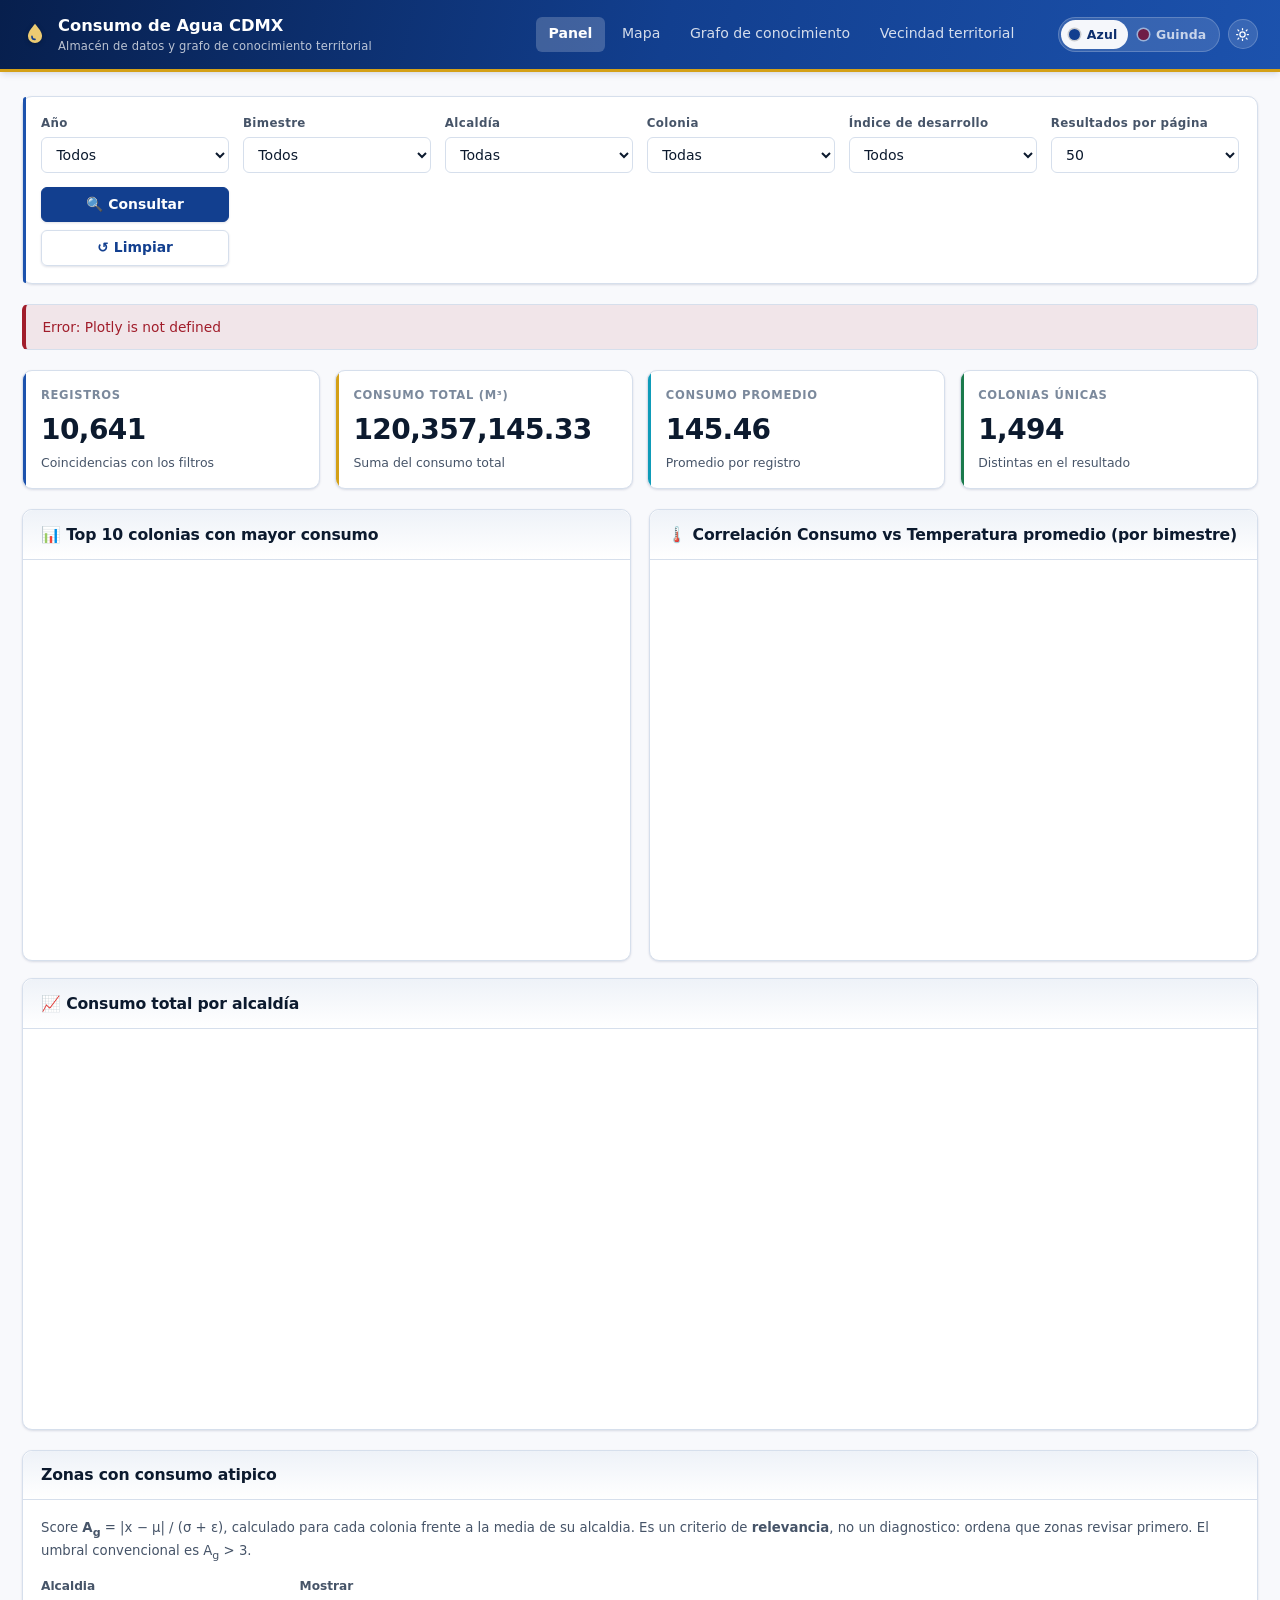
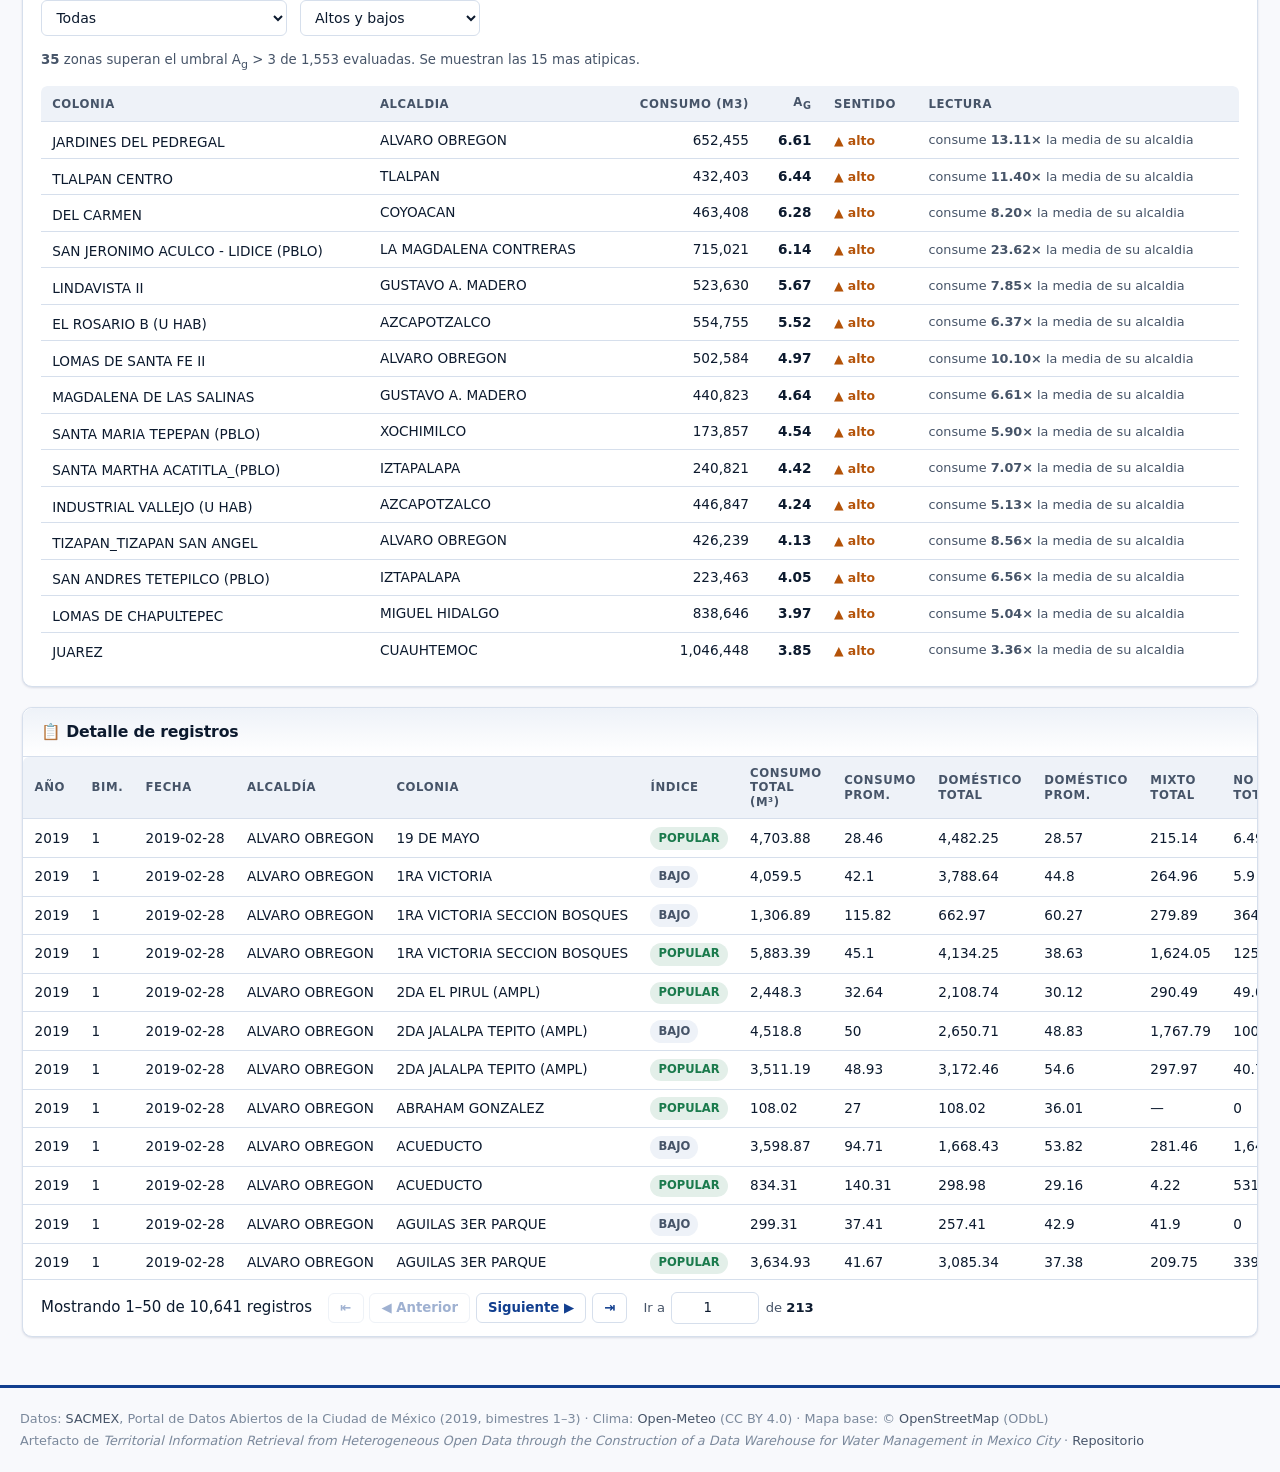
==== commit 61f46ab5: "Unify the four pages under one design system and finish the artefact kg_demo.ttl carries a browser-s" ====
--- a/index.html
+++ b/index.html
@@ -5,7 +5,7 @@
     <meta name="viewport" content="width=device-width, initial-scale=1.0">
     <title>Consumo de Agua CDMX - Dashboard</title>
     <script src="https://cdn.plot.ly/plotly-3.0.1.min.js" charset="utf-8"></script>
-                        <!-- sistema de diseño compartido: inicio -->
+                            <!-- sistema de diseño compartido: inicio -->
     <link rel="stylesheet" href="assets/estilo.css">
     <link rel="stylesheet" href="assets/paginas.css">
     <script src="assets/tema-graficas.js"></script>
@@ -386,5 +386,6 @@
 <footer data-pie></footer>
 <script src="assets/nav.js"></script>
 <script src="assets/paginacion.js"></script>
+<script src="assets/atipicos.js"></script>
 </body>
 </html>
--- a/assets/paginas.css
+++ b/assets/paginas.css
@@ -265,3 +265,16 @@
 .data-section tbody td:first-child,.data-section tbody td:nth-child(2){
   max-width:16rem; overflow-x:auto; scrollbar-width:thin;
 }
+
+/* ---------- modulo de consumos atipicos ---------- */
+.atipicos{margin-bottom:1.25rem}
+.atip-cuerpo{padding:1.1rem}
+.atip-nota{margin:0 0 .8rem; font-size:.83rem; color:var(--texto-2); line-height:1.5}
+.atip-controles{display:flex; gap:.8rem; align-items:end; flex-wrap:wrap; margin-bottom:.9rem}
+.atip-controles label{margin:0 0 .25rem}
+.atip-controles select{min-width:180px; width:auto}
+.atip-sent{font-size:.78rem; font-weight:700; white-space:nowrap}
+.atip-sent.alto{color:var(--alerta)}
+.atip-sent.bajo{color:var(--marca-600)}
+.atip-por{font-size:.8rem; color:var(--texto-2); white-space:nowrap}
+.atipicos .tabla-env{max-height:none}
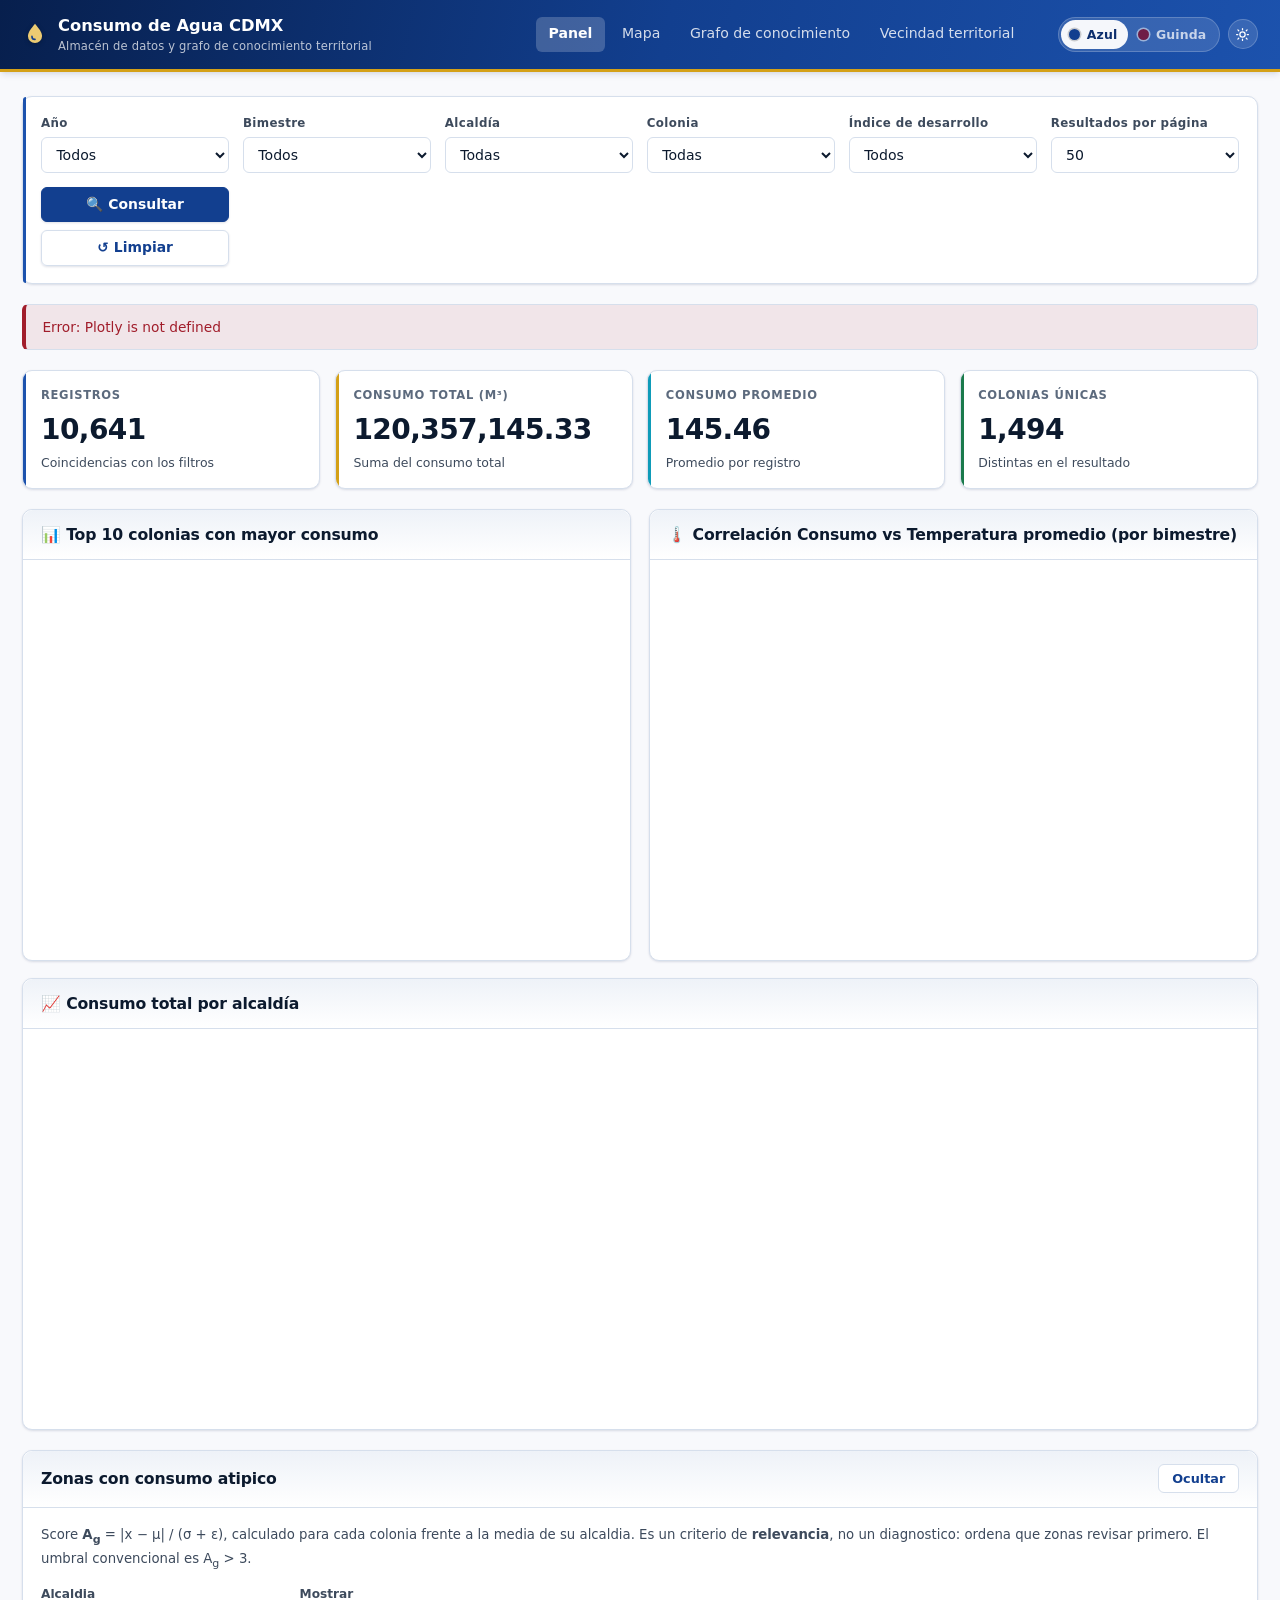
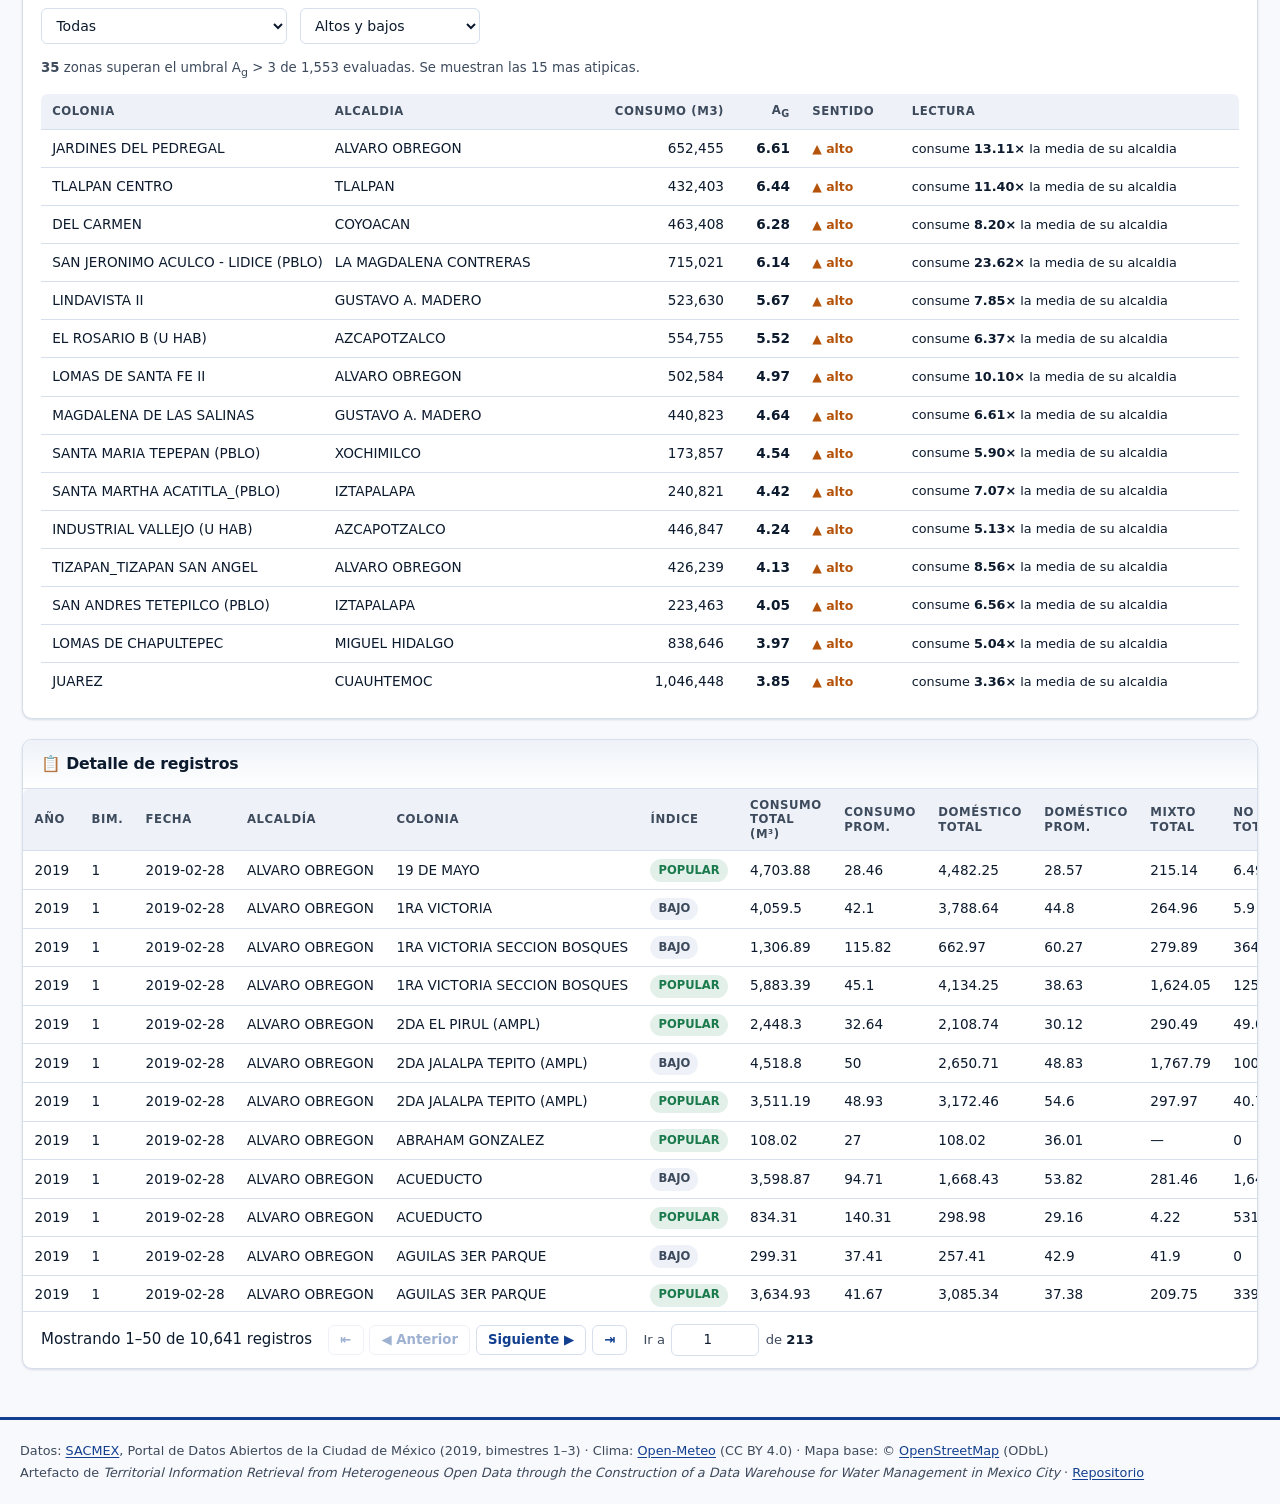
==== commit 2f24df54: "Unify the four pages under one design system and finish the artefact kg_demo.ttl carries a browser-s" ====
--- a/index.html
+++ b/index.html
@@ -4,8 +4,12 @@
     <meta charset="UTF-8">
     <meta name="viewport" content="width=device-width, initial-scale=1.0">
     <title>Consumo de Agua CDMX - Dashboard</title>
-    <script src="https://cdn.plot.ly/plotly-3.0.1.min.js" charset="utf-8"></script>
-                            <!-- sistema de diseño compartido: inicio -->
+    <script src="https://cdn.plot.ly/plotly-3.0.1.min.js" defer charset="utf-8"></script>
+                                <link rel="preload" as="fetch" href="consumo.json" crossorigin>
+    <link rel="preconnect" href="https://cdn.plot.ly">
+    <link rel="preconnect" href="https://unpkg.com">
+    <meta name="description" content="Almacen de datos y grafo de conocimiento del consumo de agua en la Ciudad de Mexico, construido con datos abiertos de SACMEX. Consulta por alcaldia y colonia, mapa coropletico y SPARQL en el navegador.">
+    <!-- sistema de diseño compartido: inicio -->
     <link rel="stylesheet" href="assets/estilo.css">
     <link rel="stylesheet" href="assets/paginas.css">
     <script src="assets/tema-graficas.js"></script>
@@ -13,7 +17,7 @@
 </head>
 <body>
 <header data-barra></header>
-    <div class="app-container">
+    <div class="app-container" role="main">
         <div class="header">
             <h1>💧 Consumo de Agua en CDMX</h1>
             <nav class="nav">
--- a/assets/estilo.css
+++ b/assets/estilo.css
@@ -22,7 +22,7 @@
   --agua-500:#0e9bb8;
   --ok:#1a7a4c; --alerta:#b45309; --error:#a11d2b;
   --bg:#faf8f9; --superficie:#ffffff; --superficie-2:#f3edf0;
-  --borde:#e3d7dd; --texto:#241019; --texto-2:#5c4650; --texto-3:#8d7681;
+  --borde:#e3d7dd; --texto:#241019; --texto-2:#513c46; --texto-3:#6b5560;
   --sombra-color:61,15,38;
 }
 /* ---------- claro: azul ESCOM ---------- */
@@ -31,7 +31,7 @@
   --marca-600:#1c52ad; --marca-500:#3a72c9; --marca-200:#c3d5f0; --marca-100:#eaf1fb;
   --acento-700:#8a6414; --acento-500:#d4a017; --acento-300:#eccb72; --acento-100:#fbf3dc;
   --bg:#f8f9fc; --superficie:#ffffff; --superficie-2:#eef2f8;
-  --borde:#d6dfec; --texto:#0c1a2e; --texto-2:#465468; --texto-3:#7b899c;
+  --borde:#d6dfec; --texto:#0c1a2e; --texto-2:#3d4a5c; --texto-3:#5c6a7d;
   --sombra-color:7,31,77;
 }
 
@@ -297,3 +297,14 @@
 .nombre-largo::-webkit-scrollbar-thumb{background:var(--marca-200); border-radius:3px}
 .nombre-largo::-webkit-scrollbar-track{background:transparent}
 #kSel{font-size:1.05rem; line-height:1.3}
+
+
+/* ---------- accesibilidad (Lighthouse) ----------
+   Contraste AA en etiquetas y pie, y enlaces que no dependan solo del color. */
+.kpi .label,.kpi-et{color:var(--texto-2)}
+.pie{color:var(--texto-2)}
+.pie a{color:var(--marca-700); text-decoration:underline; text-underline-offset:2px}
+.tarjeta-cab h2,.panel h3{color:var(--texto)}
+a:not(.btn):not(.nav a):not(.tema-btn):not(.ir-vecindad){text-decoration-skip-ink:auto}
+.sub,.kpi-nota,.atip-nota{color:var(--texto-2)}
+main:focus{outline:none}
--- a/assets/paginas.css
+++ b/assets/paginas.css
@@ -278,3 +278,35 @@
 .atip-sent.bajo{color:var(--marca-600)}
 .atip-por{font-size:.8rem; color:var(--texto-2); white-space:nowrap}
 .atipicos .tabla-env{max-height:none}
+
+/* tabla y controles del modulo de atipicos (no viven dentro de .data-section) */
+.atipicos table{width:100%; border-collapse:collapse; font-size:.85rem}
+.atipicos thead th{
+  position:sticky; top:0; z-index:2; text-align:left; white-space:normal; line-height:1.25;
+  background:var(--superficie-2); color:var(--texto-2);
+  font-size:.73rem; text-transform:uppercase; letter-spacing:.05em; font-weight:650;
+  padding:.55rem .7rem; border-bottom:1px solid var(--borde);
+}
+.atipicos tbody td{
+  padding:.5rem .7rem; border-bottom:1px solid var(--borde);
+  font-variant-numeric:tabular-nums; color:var(--texto); vertical-align:middle;
+}
+.atipicos tbody tr:hover{background:var(--superficie-2)}
+.atipicos tbody tr:last-child td{border-bottom:0}
+.atipicos td.num,.atipicos th.num{text-align:right}
+.atipicos tbody td:first-child{max-width:15rem}
+.atip-controles > div{display:flex; flex-direction:column}
+.atip-controles select{
+  padding:.5rem .65rem; font:inherit; font-size:.88rem; color:var(--texto);
+  background:var(--superficie); border:1px solid var(--borde);
+  border-radius:var(--r-s); outline:none;
+}
+.atip-controles select:focus{border-color:var(--marca-600); box-shadow:0 0 0 3px var(--marca-100)}
+
+.atip-cab{display:flex; align-items:center; justify-content:space-between; gap:1rem}
+.atip-toggle{
+  cursor:pointer; padding:.3rem .8rem; font:inherit; font-size:.8rem; font-weight:600;
+  color:var(--marca-700); background:var(--superficie);
+  border:1px solid var(--borde); border-radius:var(--r-s); white-space:nowrap;
+}
+.atip-toggle:hover{background:var(--marca-100)}
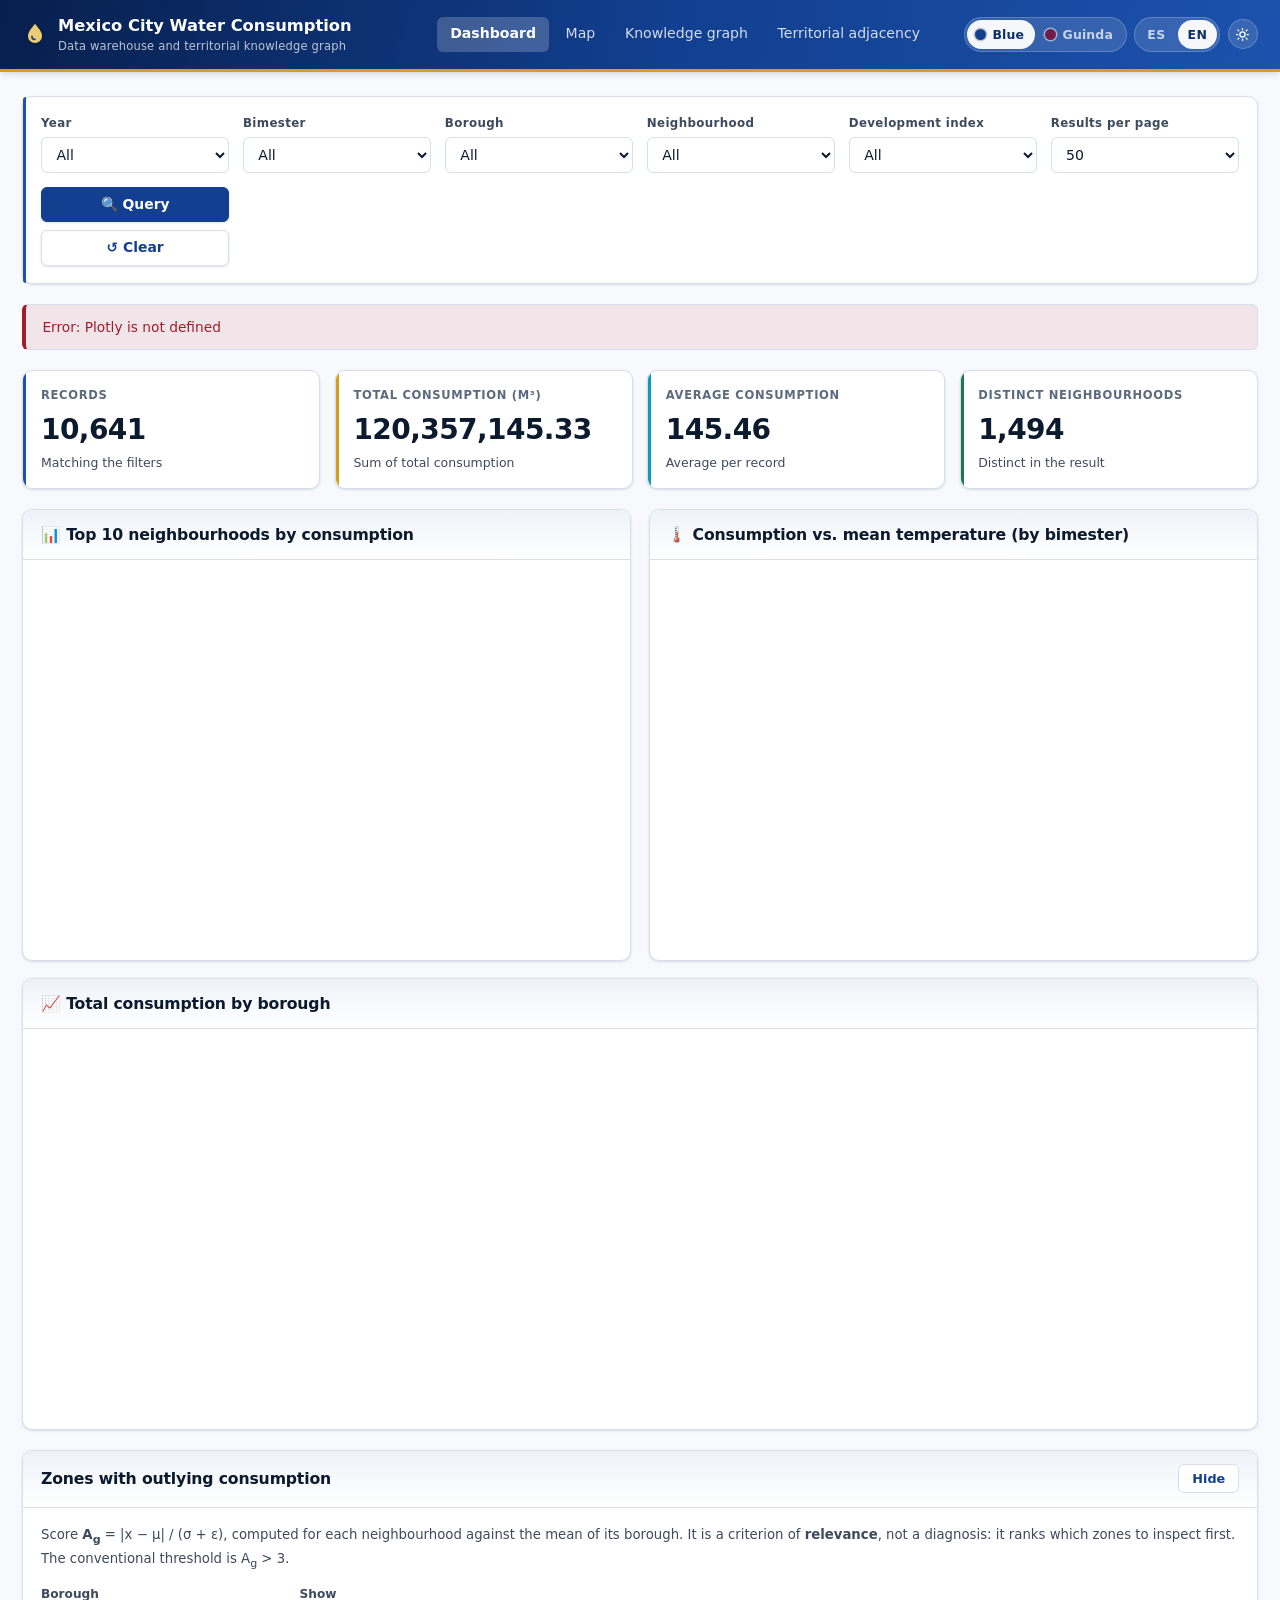
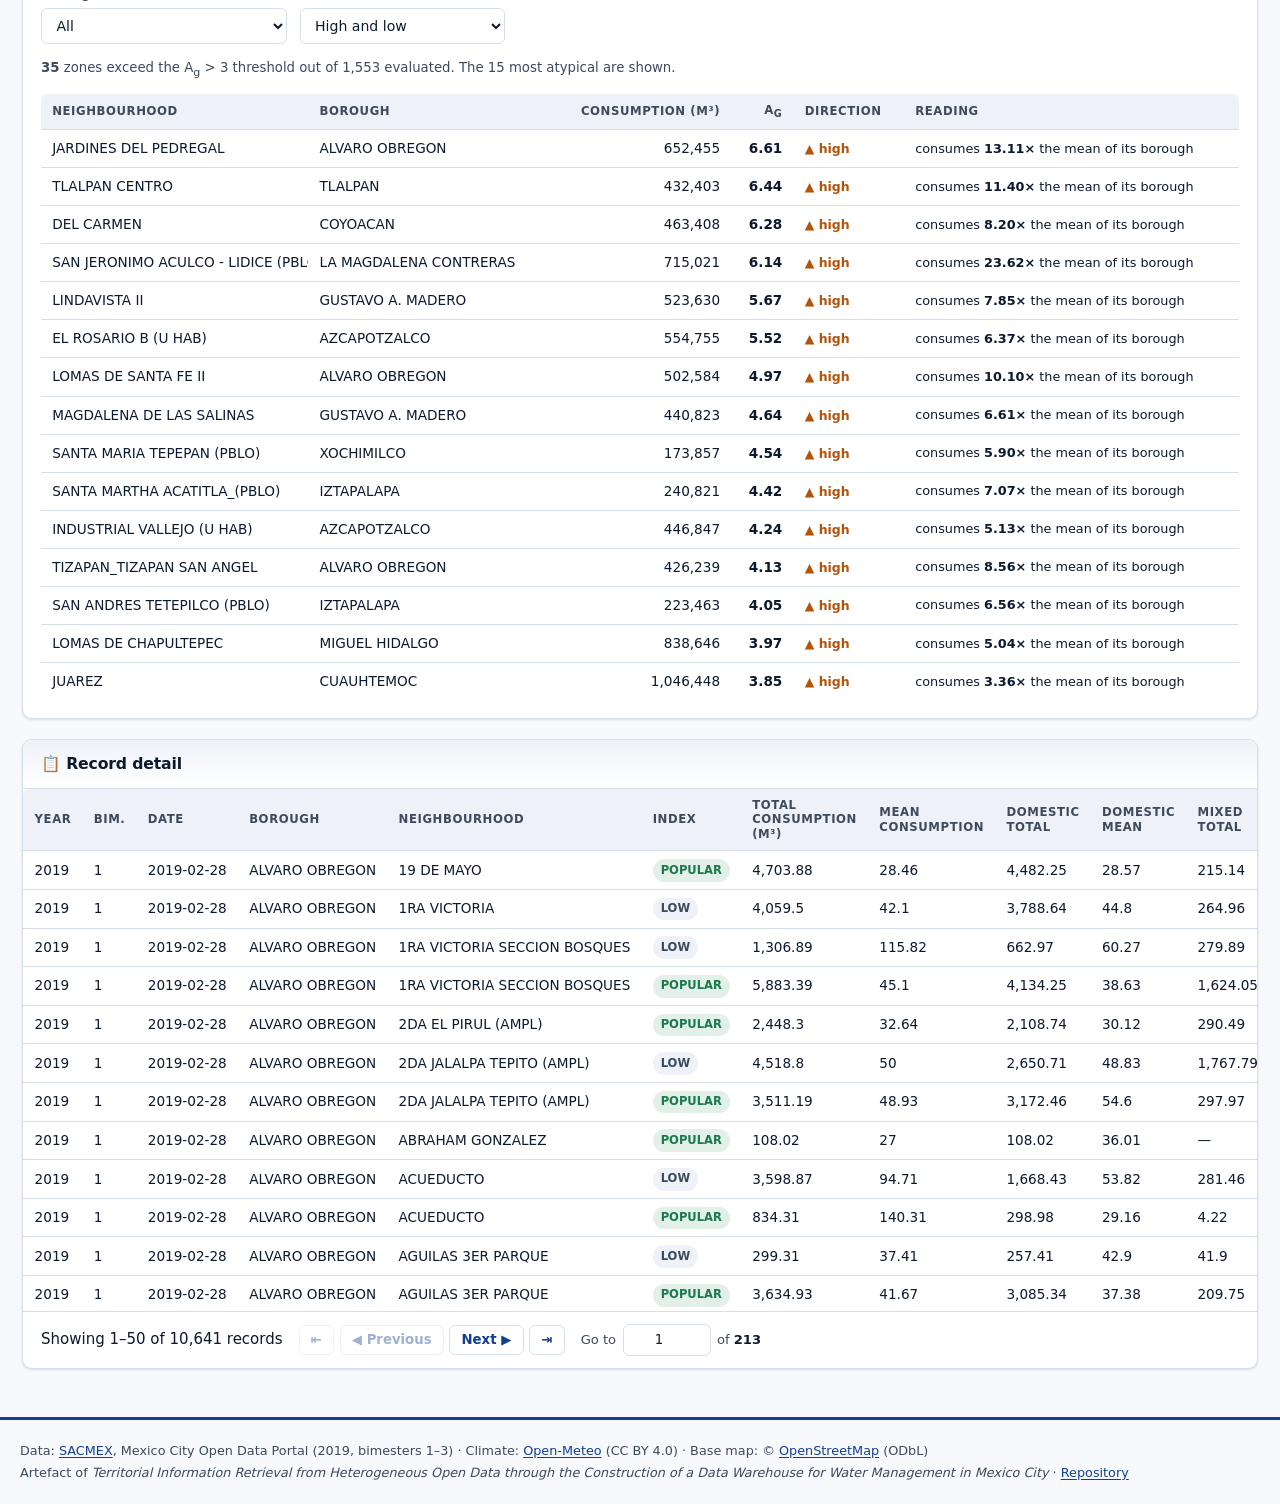
==== commit 8ca9e7d5: "Unify the four pages under one design system and finish the artefact kg_demo.ttl carries a browser-s" ====
--- a/index.html
+++ b/index.html
@@ -5,53 +5,54 @@
     <meta name="viewport" content="width=device-width, initial-scale=1.0">
     <title>Consumo de Agua CDMX - Dashboard</title>
     <script src="https://cdn.plot.ly/plotly-3.0.1.min.js" defer charset="utf-8"></script>
-                                <link rel="preload" as="fetch" href="consumo.json" crossorigin>
+        <link rel="preload" as="fetch" href="consumo.json" crossorigin>
     <link rel="preconnect" href="https://cdn.plot.ly">
     <link rel="preconnect" href="https://unpkg.com">
     <meta name="description" content="Almacen de datos y grafo de conocimiento del consumo de agua en la Ciudad de Mexico, construido con datos abiertos de SACMEX. Consulta por alcaldia y colonia, mapa coropletico y SPARQL en el navegador.">
     <!-- sistema de diseño compartido: inicio -->
     <link rel="stylesheet" href="assets/estilo.css">
     <link rel="stylesheet" href="assets/paginas.css">
-    <script src="assets/tema-graficas.js"></script>
+    <script src="assets/i18n.js"></script>
+    <script src="assets/tema-graficas.js" defer></script>
     <!-- sistema de diseño compartido: fin -->
 </head>
 <body>
 <header data-barra></header>
     <div class="app-container" role="main">
         <div class="header">
-            <h1>💧 Consumo de Agua en CDMX</h1>
+            <h1 data-i18n="idx.h1">💧 Consumo de Agua en CDMX</h1>
             <nav class="nav">
-                <a href="mapa.html">🗺️ Mapa</a>
-            
-                <a href="grafo.html">&#128279; Grafo de conocimiento</a>
-            
-                <a href="vecindad.html">&#127758; Vecindad territorial</a>
+                <a href="mapa.html" data-i18n="nav.mapa">🗺️ Mapa</a>
+
+                <a href="grafo.html" data-i18n="nav.grafo">&#128279; Grafo de conocimiento</a>
+
+                <a href="vecindad.html" data-i18n="nav.vecindad">&#127758; Vecindad territorial</a>
             </nav>
         </div>
 
         <div class="filters">
             <div class="filter-group">
-                <label for="fAnio">Año</label>
-                <select id="fAnio"><option value="">Todos</option></select>
-            </div>
-            <div class="filter-group">
-                <label for="fBimestre">Bimestre</label>
-                <select id="fBimestre"><option value="">Todos</option></select>
-            </div>
-            <div class="filter-group">
-                <label for="fAlcaldia">Alcaldía</label>
-                <select id="fAlcaldia"><option value="">Todas</option></select>
-            </div>
-            <div class="filter-group">
-                <label for="fColonia">Colonia</label>
-                <select id="fColonia"><option value="">Todas</option></select>
-            </div>
-            <div class="filter-group">
-                <label for="fIndice">Índice de desarrollo</label>
-                <select id="fIndice"><option value="">Todos</option></select>
-            </div>
-            <div class="filter-group">
-                <label for="fLimit">Resultados por página</label>
+                <label for="fAnio" data-i18n="com.anio">Año</label>
+                <select id="fAnio"><option value="" data-i18n="com.todos">Todos</option></select>
+            </div>
+            <div class="filter-group">
+                <label for="fBimestre" data-i18n="com.bimestre">Bimestre</label>
+                <select id="fBimestre"><option value="" data-i18n="com.todos">Todos</option></select>
+            </div>
+            <div class="filter-group">
+                <label for="fAlcaldia" data-i18n="com.alcaldia">Alcaldía</label>
+                <select id="fAlcaldia"><option value="" data-i18n="com.todas">Todas</option></select>
+            </div>
+            <div class="filter-group">
+                <label for="fColonia" data-i18n="com.colonia">Colonia</label>
+                <select id="fColonia"><option value="" data-i18n="com.todas">Todas</option></select>
+            </div>
+            <div class="filter-group">
+                <label for="fIndice" data-i18n="com.indice">Índice de desarrollo</label>
+                <select id="fIndice"><option value="" data-i18n="com.todos">Todos</option></select>
+            </div>
+            <div class="filter-group">
+                <label for="fLimit" data-i18n="idx.porPagina">Resultados por página</label>
                 <select id="fLimit">
                     <option>25</option>
                     <option selected>50</option>
@@ -60,8 +61,8 @@
                 </select>
             </div>
             <div class="actions">
-                <button class="btn btn-primary" onclick="cargarDatos()">🔍 Consultar</button>
-                <button class="btn btn-secondary" onclick="limpiarFiltros()">↺ Limpiar</button>
+                <button class="btn btn-primary" onclick="cargarDatos()" data-i18n="com.consultar">🔍 Consultar</button>
+                <button class="btn btn-secondary" onclick="limpiarFiltros()" data-i18n="com.limpiar">↺ Limpiar</button>
             </div>
         </div>
 
@@ -69,53 +70,53 @@
 
         <div class="kpis">
             <div class="kpi">
-                <div class="label">Registros</div>
+                <div class="label" data-i18n="idx.kpi.registros">Registros</div>
                 <div class="value" id="kpiRegistros">—</div>
-                <div class="sub">Coincidencias con los filtros</div>
+                <div class="sub" data-i18n="idx.kpi.registrosSub">Coincidencias con los filtros</div>
             </div>
             <div class="kpi">
-                <div class="label">Consumo total (m³)</div>
+                <div class="label" data-i18n="idx.kpi.total">Consumo total (m³)</div>
                 <div class="value" id="kpiTotal">—</div>
-                <div class="sub">Suma del consumo total</div>
+                <div class="sub" data-i18n="idx.kpi.totalSub">Suma del consumo total</div>
             </div>
             <div class="kpi">
-                <div class="label">Consumo promedio</div>
+                <div class="label" data-i18n="idx.kpi.promedio">Consumo promedio</div>
                 <div class="value" id="kpiPromedio">—</div>
-                <div class="sub">Promedio por registro</div>
+                <div class="sub" data-i18n="idx.kpi.promedioSub">Promedio por registro</div>
             </div>
             <div class="kpi">
-                <div class="label">Colonias únicas</div>
+                <div class="label" data-i18n="idx.kpi.colonias">Colonias únicas</div>
                 <div class="value" id="kpiColonias">—</div>
-                <div class="sub">Distintas en el resultado</div>
+                <div class="sub" data-i18n="idx.kpi.coloniasSub">Distintas en el resultado</div>
             </div>
         </div>
 
         <div class="panels">
             <div class="panel">
-                <h3>📊 Top 10 colonias con mayor consumo</h3>
+                <h3 data-i18n="idx.panel.top">📊 Top 10 colonias con mayor consumo</h3>
                 <div id="chartTop" class="chart"></div>
             </div>
             <div class="panel">
-                <h3>🌡️ Correlación Consumo vs Temperatura promedio (por bimestre)</h3>
+                <h3 data-i18n="idx.panel.corr">🌡️ Correlación consumo vs. temperatura promedio (por bimestre)</h3>
                 <div id="chartCorr" class="chart"></div>
             </div>
             <div class="panel" style="grid-column: 1 / -1;">
-                <h3>📈 Consumo total por alcaldía</h3>
+                <h3 data-i18n="idx.panel.alcaldia">📈 Consumo total por alcaldía</h3>
                 <div id="chartAlcaldia" class="chart"></div>
             </div>
         </div>
 
         <div class="data-section">
-            <h3>📋 Detalle de registros</h3>
+            <h3 data-i18n="idx.panel.tabla">📋 Detalle de registros</h3>
             <div class="table-wrap">
                 <table id="tabla">
                     <thead>
                         <tr>
-                            <th>Año</th><th>Bim.</th><th>Fecha</th>
-                            <th>Alcaldía</th><th>Colonia</th><th>Índice</th>
-                            <th>Consumo total (m³)</th><th>Consumo prom.</th>
-                            <th>Doméstico total</th><th>Doméstico prom.</th>
-                            <th>Mixto total</th><th>No dom. total</th>
+                            <th data-i18n="idx.th.anio">Año</th><th data-i18n="idx.th.bim">Bim.</th><th data-i18n="idx.th.fecha">Fecha</th>
+                            <th data-i18n="idx.th.alcaldia">Alcaldía</th><th data-i18n="idx.th.colonia">Colonia</th><th data-i18n="idx.th.indice">Índice</th>
+                            <th data-i18n="idx.th.total">Consumo total (m³)</th><th data-i18n="idx.th.prom">Consumo prom.</th>
+                            <th data-i18n="idx.th.domTotal">Doméstico total</th><th data-i18n="idx.th.domProm">Doméstico prom.</th>
+                            <th data-i18n="idx.th.mixtoTotal">Mixto total</th><th data-i18n="idx.th.noDomTotal">No dom. total</th>
                         </tr>
                     </thead>
                     <tbody id="tablaBody"></tbody>
@@ -124,8 +125,8 @@
             <div class="pagination">
                 <span id="pagInfo">—</span>
                 <div class="pages">
-                    <button id="btnPrev" onclick="cambiarPagina(-1)">◀ Anterior</button>
-                    <button id="btnNext" onclick="cambiarPagina(1)">Siguiente ▶</button>
+                    <button id="btnPrev" onclick="cambiarPagina(-1)" data-i18n="idx.pag.anterior">◀ Anterior</button>
+                    <button id="btnNext" onclick="cambiarPagina(1)" data-i18n="idx.pag.siguiente">Siguiente ▶</button>
                 </div>
             </div>
         </div>
@@ -133,8 +134,9 @@
 
     <script>
         const DATOS_URL = "consumo.json";
-        const fmt = n => n == null ? '—' : Number(n).toLocaleString('es-MX', { maximumFractionDigits: 2 });
-        const fmtInt = n => n == null ? '—' : Number(n).toLocaleString('es-MX');
+        const T = (k, v) => I18N.t(k, v);
+        const fmt = n => n == null ? '—' : Number(n).toLocaleString(I18N.locale(), { maximumFractionDigits: 2 });
+        const fmtInt = n => n == null ? '—' : Number(n).toLocaleString(I18N.locale());
 
         let dataset = null;
         let filtradoCache = [];
@@ -156,18 +158,24 @@
                 .normalize('NFD').replace(/[\u0300-\u036f]/g, '');
         }
 
+        /* Rehace las opciones de un selector conservando lo elegido. La
+           primera opción ("Todos"/"Todas") no se toca: lleva data-i18n y la
+           traduce i18n.js. Los valores siguen siendo los del almacén; sólo
+           cambia la etiqueta que se ve. */
+        function opciones(sel, valores, etiqueta) {
+            const elegido = sel.value;
+            while (sel.options.length > 1) sel.remove(1);
+            valores.forEach(v => sel.add(new Option(etiqueta ? etiqueta(v) : v, v)));
+            sel.value = elegido;
+        }
+
         function cargarCatalogos() {
-            const selAnio = document.getElementById('fAnio');
-            dataset.anios.forEach(v => selAnio.add(new Option(v, v)));
-
-            const selBim = document.getElementById('fBimestre');
-            dataset.bimestres.forEach(v => selBim.add(new Option('Bimestre ' + v, v)));
-
-            const selAlc = document.getElementById('fAlcaldia');
-            dataset.alcaldias.forEach(v => selAlc.add(new Option(v, v)));
-
-            const selInd = document.getElementById('fIndice');
-            dataset.indices.forEach(v => selInd.add(new Option(v, v)));
+            opciones(document.getElementById('fAnio'), dataset.anios);
+            opciones(document.getElementById('fBimestre'), dataset.bimestres,
+                     v => T('com.bimestreN', { n: v }));
+            opciones(document.getElementById('fAlcaldia'), dataset.alcaldias);
+            opciones(document.getElementById('fIndice'), dataset.indices,
+                     v => I18N.indice(v));
         }
 
         function coloniasPara(alcaldia) {
@@ -176,9 +184,13 @@
             return lista.slice().sort();
         }
 
+        function opcionTodas(sel) {
+            sel.innerHTML = `<option value="" data-i18n="com.todas">${T('com.todas')}</option>`;
+        }
+
         document.getElementById('fAlcaldia').addEventListener('change', (e) => {
             const sel = document.getElementById('fColonia');
-            sel.innerHTML = '<option value="">Todas</option>';
+            opcionTodas(sel);
             coloniasPara(e.target.value).forEach(v => sel.add(new Option(v, v)));
         });
 
@@ -200,7 +212,7 @@
         }
 
         function cargarDatos() {
-            setStatus('Cargando datos...', 'loading');
+            setStatus(T('idx.est.cargando'), 'loading');
             try {
                 filtradoCache = aplicarFiltros();
                 totalRegistros = filtradoCache.length;
@@ -210,8 +222,9 @@
 
                 document.getElementById('pagInfo').textContent =
                     totalRegistros === 0
-                        ? 'Sin resultados'
-                        : `Mostrando ${desde}–${hasta} de ${fmtInt(totalRegistros)} registros`;
+                        ? T('com.sinResultados')
+                        : T('idx.pag.mostrando',
+                            { desde, hasta, total: fmtInt(totalRegistros) });
                 document.getElementById('btnPrev').disabled = paginaActual === 0;
                 document.getElementById('btnNext').disabled = hasta >= totalRegistros;
 
@@ -235,7 +248,7 @@
                         <td>${r.fecha || '—'}</td>
                         <td>${r.alcaldia || '—'}</td>
                         <td>${r.colonia || '—'}</td>
-                        <td><span class="badge badge-${r.indice_des}">${r.indice_des || '—'}</span></td>
+                        <td><span class="badge badge-${r.indice_des}">${I18N.indice(r.indice_des)}</span></td>
                         <td>${fmt(r.consumo_total)}</td>
                         <td>${fmt(r.consumo_prom)}</td>
                         <td>${fmt(r.consumo_total_dom)}</td>
@@ -243,7 +256,7 @@
                         <td>${fmt(r.consumo_total_mixto)}</td>
                         <td>${fmt(r.consumo_total_no_dom)}</td>
                     </tr>
-                `).join('') || '<tr><td colspan="12" style="text-align:center; padding:20px;">Sin resultados</td></tr>';
+                `).join('') || `<tr><td colspan="12" style="text-align:center; padding:20px;">${T('com.sinResultados')}</td></tr>`;
 
                 graficarTop(filtradoCache);
                 graficarCorrelacion(filtradoCache);
@@ -251,7 +264,7 @@
 
                 hideStatus();
             } catch (e) {
-                setStatus('Error: ' + e.message, 'error');
+                setStatus(T('idx.est.error', { msg: e.message }), 'error');
             }
         }
 
@@ -280,11 +293,13 @@
                 orientation: 'h',
                 x: values.reverse(),
                 y: labels.reverse(),
-                marker: { color: '#00897b' },
-                hovertemplate: '<b>%{y}</b><br>Consumo total: %{x:,.2f} m³<extra></extra>',
+                /* sin color propio: lo pone el colorway del tema activo */
+                hovertemplate: `<b>%{y}</b><br>${T('idx.g.consumoTotal')}: %{x:,.2f} m³<extra></extra>`,
             }], {
                 margin: { l: 220, r: 20, t: 10, b: 40 },
-                xaxis: { title: 'm³' },
+                /* Plotly 3 ya no acepta el título de eje como cadena suelta:
+                   con {title:'m³'} dibuja su marcador de posición vacío. */
+                xaxis: { title: { text: T('idx.g.ejeM3') }, automargin: true },
                 yaxis: { automargin: true },
             }, { displayModeBar: false, responsive: true });
         }
@@ -308,7 +323,7 @@
             Plotly.newPlot('chartCorr', [{
                 x: data.map(r => r.temp_promedio),
                 y: data.map(r => r.total_agua),
-                text: data.map(r => 'Bim ' + r.bimestre + ' / ' + r.anio),
+                text: data.map(r => T('idx.g.bimAnio', { b: r.bimestre, a: r.anio })),
                 customdata: data.map(r => [r.total_lluvia, r.dias_ola_calor, r.dias_frio]),
                 mode: 'markers+text',
                 textposition: 'top center',
@@ -319,19 +334,19 @@
                     color: data.map(r => r.temp_promedio),
                     colorscale: 'Teal',
                     showscale: true,
-                    colorbar: { title: 'Temp °C' },
+                    colorbar: { title: { text: T('idx.g.barraTemp') } },
                 },
                 hovertemplate:
                     '<b>%{text}</b>' +
-                    '<br>🌡️ Temp prom: %{x:.1f} °C' +
-                    '<br>💧 Consumo: %{y:,.0f} m³' +
-                    '<br>🌧️ Lluvia: %{customdata[0]:,.1f} mm' +
-                    '<br>🔥 Días ola de calor: %{customdata[1]}' +
-                    '<br>❄️ Días fríos: %{customdata[2]}' +
+                    `<br>${T('idx.g.hoverTemp')}: %{x:.1f} °C` +
+                    `<br>${T('idx.g.hoverAgua')}: %{y:,.0f} m³` +
+                    `<br>${T('idx.g.hoverLluvia')}: %{customdata[0]:,.1f} mm` +
+                    `<br>${T('idx.g.hoverCalor')}: %{customdata[1]}` +
+                    `<br>${T('idx.g.hoverFrio')}: %{customdata[2]}` +
                     '<extra></extra>',
             }], {
-                xaxis: { title: 'Temperatura promedio (°C)' },
-                yaxis: { title: 'Consumo total (m³)' },
+                xaxis: { title: { text: T('idx.g.ejeTemp') }, automargin: true },
+                yaxis: { title: { text: T('idx.g.ejeConsumo') }, automargin: true },
                 margin: { t: 20, b: 50, l: 60, r: 20 },
             }, { displayModeBar: false, responsive: true });
         }
@@ -351,11 +366,13 @@
                 type: 'bar',
                 x: entries.map(e => e[0]),
                 y: entries.map(e => e[1]),
-                marker: { color: entries.map((_, i) => `hsl(${170 + i * 8}, 60%, 45%)`) },
+                /* sin color propio: lo pone el colorway del tema activo. El
+                   degradado anterior variaba el tono por posición, que no
+                   codifica nada; un solo color de marca dice lo mismo. */
                 hovertemplate: '<b>%{x}</b><br>%{y:,.2f} m³<extra></extra>',
             }], {
                 xaxis: { tickangle: -30, automargin: true },
-                yaxis: { title: 'Consumo total (m³)' },
+                yaxis: { title: { text: T('idx.g.ejeConsumo') }, automargin: true },
                 margin: { t: 20, b: 90, l: 70, r: 20 },
             }, { displayModeBar: false, responsive: true });
         }
@@ -367,13 +384,13 @@
 
         function limpiarFiltros() {
             ['fAnio', 'fBimestre', 'fAlcaldia', 'fIndice'].forEach(id => document.getElementById(id).value = '');
-            document.getElementById('fColonia').innerHTML = '<option value="">Todas</option>';
+            opcionTodas(document.getElementById('fColonia'));
             paginaActual = 0;
             cargarDatos();
         }
 
         async function inicializar() {
-            setStatus('Cargando dataset estático...', 'loading');
+            setStatus(T('idx.est.dataset'), 'loading');
             try {
                 const r = await fetch(DATOS_URL);
                 if (!r.ok) throw new Error(`HTTP ${r.status}`);
@@ -381,11 +398,31 @@
                 cargarCatalogos();
                 cargarDatos();
             } catch (e) {
-                setStatus(`No se pudo cargar ${DATOS_URL} (${e.message}).`, 'error');
+                setStatus(T('idx.est.noSePudo', { url: DATOS_URL, msg: e.message }), 'error');
             }
         }
 
-        inicializar();
+        /* Cambio de idioma: se rehace lo que genera este script, no la página.
+           Los filtros se leen del propio marcado y la página actual vive en
+           paginaActual, así que ambos sobreviven; cargarDatos() vuelve a
+           dibujar tabla, KPIs, paginación y las tres gráficas ya traducidas. */
+        document.addEventListener('idiomacambiado', () => {
+            if (!dataset) return;
+            cargarCatalogos();
+            cargarDatos();
+        });
+
+        /* Plotly se carga con defer para no bloquear el primer pintado, así
+           que se ejecuta al terminar el análisis. consumo.json viene
+           precargado y resuelve en unos milisegundos, de modo que la carrera
+           la ganaba el fetch y graficar*() lanzaba «Plotly is not defined»:
+           salían la tabla y los KPI, pero ninguna gráfica. DOMContentLoaded
+           ocurre después de los scripts diferidos, así que ordena las dos. */
+        if (document.readyState === 'loading') {
+            document.addEventListener('DOMContentLoaded', inicializar);
+        } else {
+            inicializar();
+        }
     </script>
 <footer data-pie></footer>
 <script src="assets/nav.js"></script>
--- a/assets/estilo.css
+++ b/assets/estilo.css
@@ -224,6 +224,18 @@
 .tema-btn[aria-pressed="true"]{background:rgba(255,255,255,.95); color:var(--marca-800)}
 .tema-btn[aria-pressed="true"] i{box-shadow:0 0 0 1.5px rgba(0,0,0,.18)}
 
+/* Selector de idioma: mismo segmentado que el tema. La etiqueta ("ES"/"EN")
+   es el contenido del botón, así que no se oculta en pantallas estrechas. */
+.idioma-btn{
+  display:inline-flex; align-items:center; cursor:pointer;
+  padding:.3rem .62rem; border:0; border-radius:999px;
+  font:inherit; font-size:.78rem; font-weight:700; letter-spacing:.04em;
+  color:rgba(255,255,255,.72); background:transparent;
+  transition:color .14s, background .14s;
+}
+.idioma-btn:hover{color:#fff}
+.idioma-btn[aria-pressed="true"]{background:rgba(255,255,255,.95); color:var(--marca-800)}
+
 .modo-btn{
   display:inline-flex; align-items:center; justify-content:center;
   width:30px; height:30px; padding:0; cursor:pointer; border-radius:50%;
@@ -236,6 +248,7 @@
 @media (max-width:820px){
   .tema-btn{padding:.3rem; gap:0; font-size:0}
   .tema-btn i{width:13px; height:13px}
+  .idioma-btn{padding:.3rem .45rem; font-size:.72rem}
 }
 
 /* ---------- pulido general ---------- */
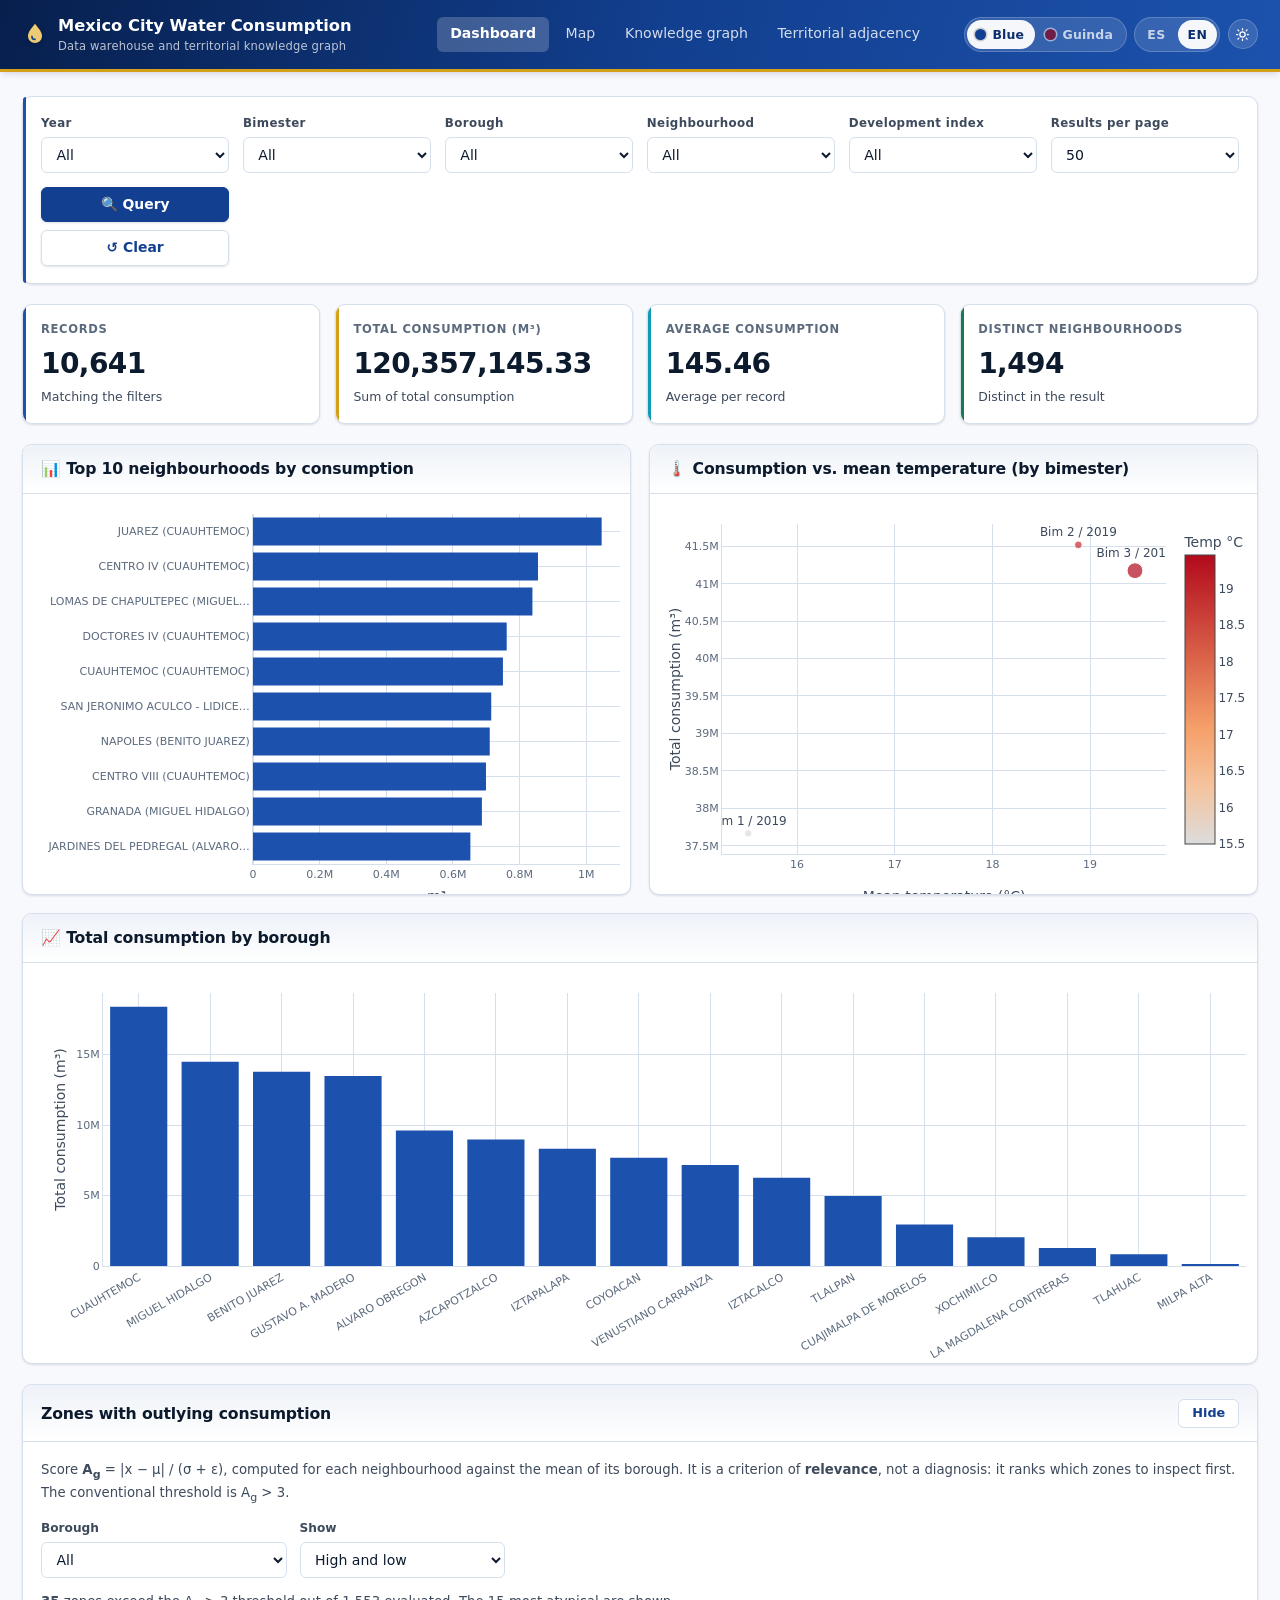
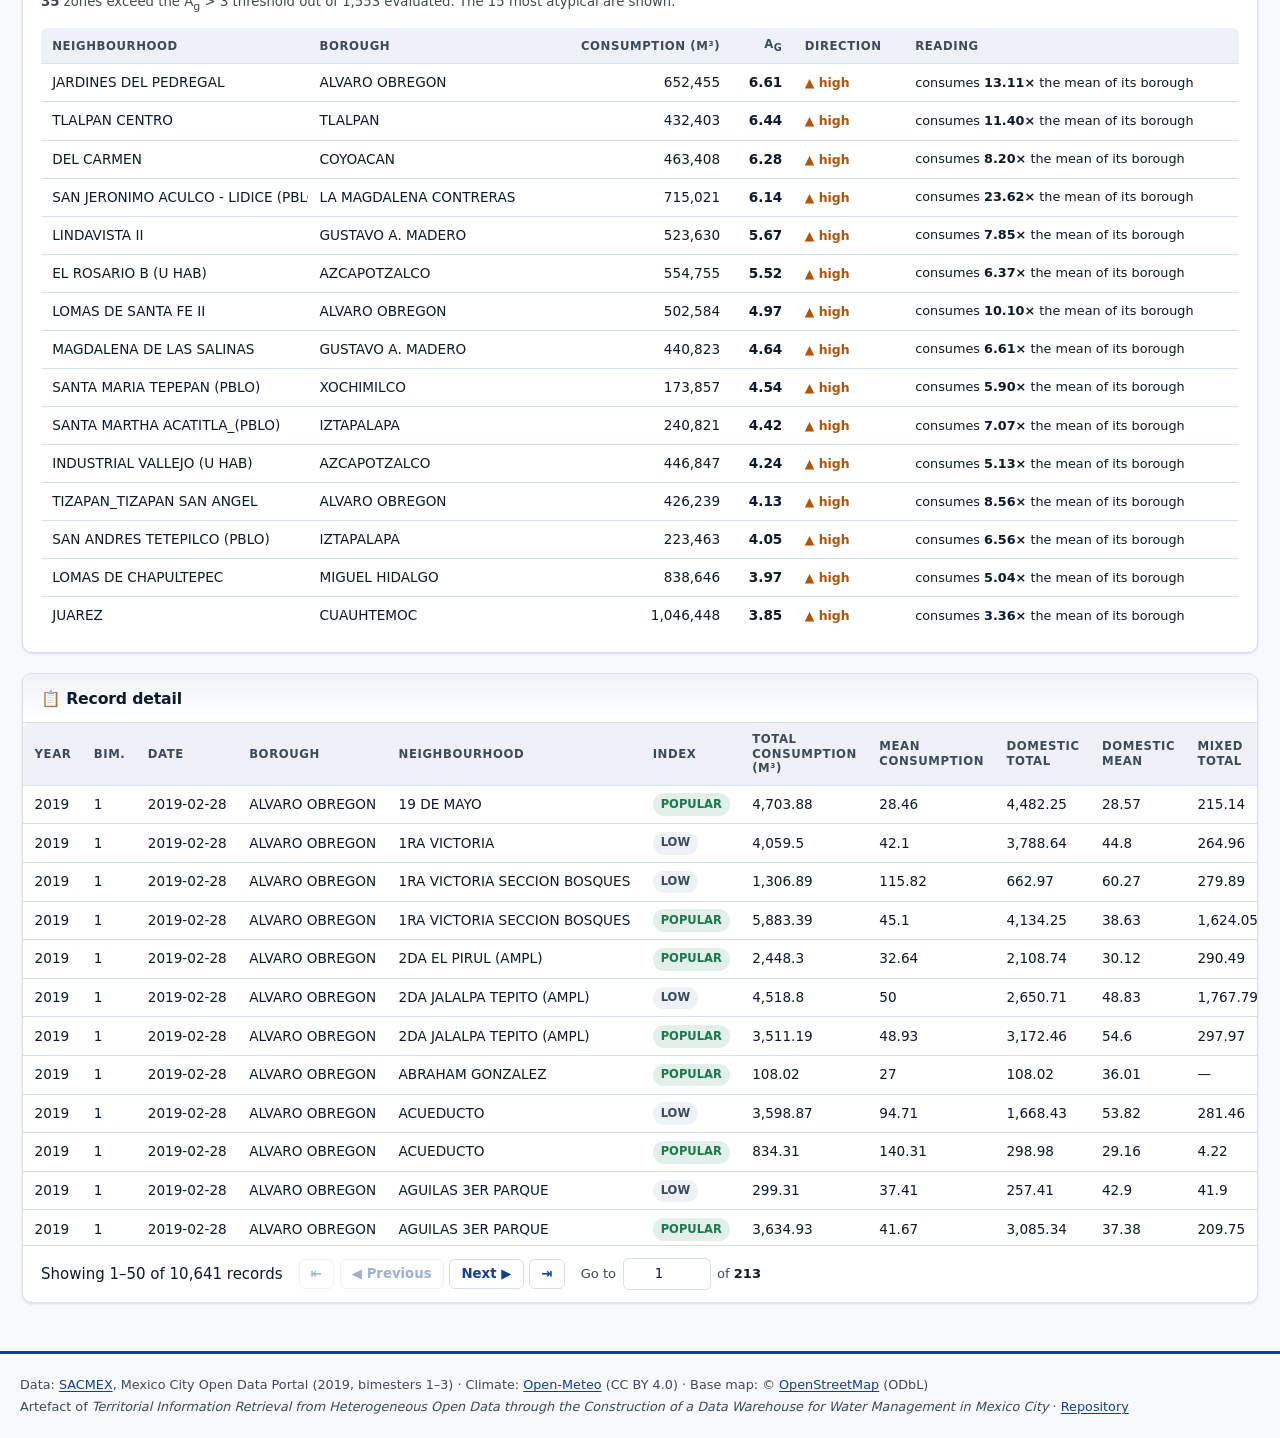
==== commit 4cb6ec43: "fix: align RDF artifact with ICOKG camera-ready" ====
--- a/index.html
+++ b/index.html
@@ -4,10 +4,8 @@
     <meta charset="UTF-8">
     <meta name="viewport" content="width=device-width, initial-scale=1.0">
     <title>Consumo de Agua CDMX - Dashboard</title>
-    <script src="https://cdn.plot.ly/plotly-3.0.1.min.js" defer charset="utf-8"></script>
+    <script src="assets/vendor/plotly-basic-3.0.1.min.js" defer charset="utf-8"></script>
         <link rel="preload" as="fetch" href="consumo.json" crossorigin>
-    <link rel="preconnect" href="https://cdn.plot.ly">
-    <link rel="preconnect" href="https://unpkg.com">
     <meta name="description" content="Almacen de datos y grafo de conocimiento del consumo de agua en la Ciudad de Mexico, construido con datos abiertos de SACMEX. Consulta por alcaldia y colonia, mapa coropletico y SPARQL en el navegador.">
     <!-- sistema de diseño compartido: inicio -->
     <link rel="stylesheet" href="assets/estilo.css">
